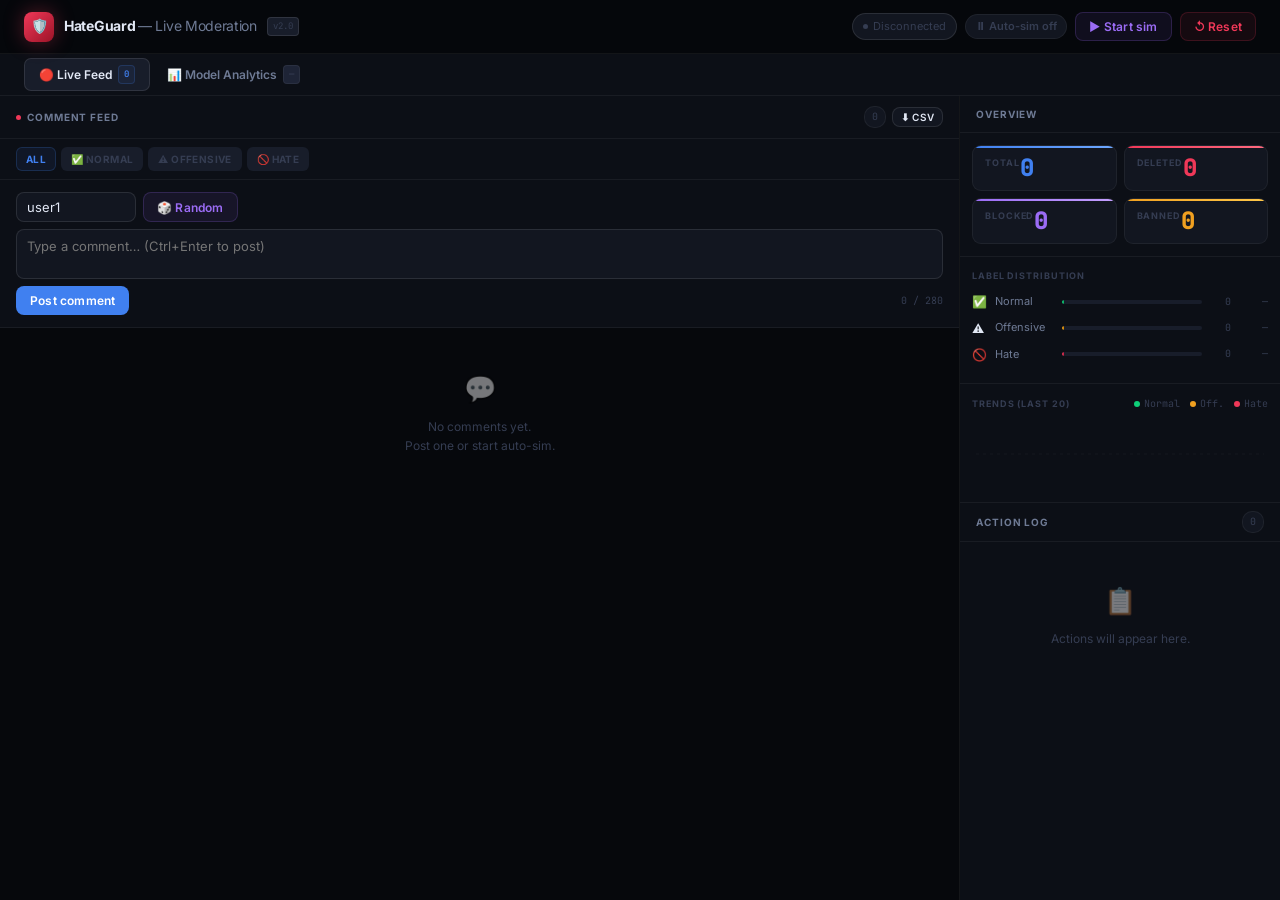
==== templates/index.html @ 9ca5a363 "Mise à jour du projet" ====
<!DOCTYPE html>
<html lang="fr">
<head>
<meta charset="UTF-8">
<meta name="viewport" content="width=device-width, initial-scale=1.0">
<title>HateGuard — Live Moderation</title>
<link rel="preconnect" href="https://fonts.googleapis.com">
<link href="https://fonts.googleapis.com/css2?family=Inter:ital,wght@0,300;0,400;0,500;0,600;0,700;0,800;1,400&family=JetBrains+Mono:wght@400;500;600&display=swap" rel="stylesheet">
<style>
*, *::before, *::after { box-sizing: border-box; margin: 0; padding: 0; }

:root {
  --bg:        #06080c;
  --surface:   #0c0f16;
  --surface2:  #121620;
  --surface3:  #181d2a;
  --surface4:  #1e2436;
  --border:    rgba(255,255,255,0.055);
  --border2:   rgba(255,255,255,0.10);
  --border3:   rgba(255,255,255,0.16);
  --text:      #e2e8f5;
  --text2:     #6e7a94;
  --text3:     #353d52;
  --green:  #0ecf78; --green-bg:  rgba(14,207,120,0.07);  --green-border:  rgba(14,207,120,0.18);
  --amber:  #f0a020; --amber-bg:  rgba(240,160,32,0.07);  --amber-border:  rgba(240,160,32,0.18);
  --red:    #f03858; --red-bg:    rgba(240,56,88,0.07);   --red-border:    rgba(240,56,88,0.18);
  --blue:   #4080f0; --blue-bg:   rgba(64,128,240,0.08);  --blue-border:   rgba(64,128,240,0.2);
  --purple: #9b6cf5; --purple-bg: rgba(155,108,245,0.08); --purple-border: rgba(155,108,245,0.2);
  --cyan:   #00c4d8;
  --radius: 10px;
  --font: 'Inter', sans-serif;
  --mono: 'JetBrains Mono', monospace;
}

body {
  background: var(--bg);
  color: var(--text);
  font-family: var(--font);
  font-size: 14px;
  line-height: 1.6;
  min-height: 100vh;
}

/* ── Scrollbars ── */
::-webkit-scrollbar { width: 3px; height: 3px; }
::-webkit-scrollbar-track { background: transparent; }
::-webkit-scrollbar-thumb { background: var(--border2); border-radius: 2px; }

/* ── Animations ── */
@keyframes pulse     { 0%,100%{opacity:1} 50%{opacity:.3} }
@keyframes slideIn   { from{opacity:0;transform:translateY(-8px)} to{opacity:1;transform:translateY(0)} }
@keyframes fadeIn    { from{opacity:0} to{opacity:1} }
@keyframes glow      { 0%,100%{box-shadow:0 0 12px rgba(240,56,88,0.25)} 50%{box-shadow:0 0 24px rgba(240,56,88,0.5)} }
@keyframes chartPulse{ 0%,100%{opacity:.8} 50%{opacity:1} }

/* ── Header ── */
.header {
  display: flex; align-items: center; justify-content: space-between;
  padding: 0 24px;
  height: 54px;
  border-bottom: 1px solid var(--border);
  background: rgba(6,8,12,0.97);
  backdrop-filter: blur(16px);
  position: sticky; top: 0; z-index: 200;
}

.logo { display: flex; align-items: center; gap: 10px; }
.logo-icon {
  width: 30px; height: 30px; border-radius: 8px;
  background: linear-gradient(135deg, var(--red) 0%, #9c1428 100%);
  display: flex; align-items: center; justify-content: center;
  font-size: 14px;
  box-shadow: 0 0 20px rgba(240,56,88,0.35);
  animation: glow 3s ease-in-out infinite;
}
.logo h1 { font-size: 14px; font-weight: 700; letter-spacing: -0.3px; }
.logo h1 span { color: var(--text2); font-weight: 400; }
.logo-version {
  font-size: 9px; font-family: var(--mono);
  color: var(--text3); background: var(--surface3);
  padding: 1px 5px; border-radius: 4px; border: 1px solid var(--border2);
}

.header-right { display: flex; gap: 8px; align-items: center; }

.conn-pill {
  display: flex; align-items: center; gap: 5px;
  padding: 4px 10px; border-radius: 20px;
  background: var(--surface2); border: 1px solid var(--border2);
  font-size: 11px; color: var(--text3);
  transition: all .3s;
}
.conn-pill.connected { color: var(--green); border-color: var(--green-border); background: var(--green-bg); }
.conn-dot { width: 5px; height: 5px; border-radius: 50%; background: currentColor; }
.conn-dot.pulse { animation: pulse 1.5s infinite; }

/* ── Nav tabs ── */
.nav-tabs {
  display: flex; align-items: center; gap: 2px;
  padding: 0 24px;
  height: 42px;
  border-bottom: 1px solid var(--border);
  background: var(--surface);
}
.nav-tab {
  padding: 6px 14px; border-radius: 7px;
  font-size: 12px; font-weight: 600;
  color: var(--text2); cursor: pointer;
  transition: all .15s; border: 1px solid transparent;
  display: flex; align-items: center; gap: 6px;
  user-select: none;
}
.nav-tab:hover { color: var(--text); background: var(--surface2); }
.nav-tab.active { color: var(--text); background: var(--surface3); border-color: var(--border2); }
.nav-tab .tab-badge {
  font-size: 9px; font-family: var(--mono);
  background: var(--surface4); padding: 1px 5px; border-radius: 4px;
  color: var(--text3); border: 1px solid var(--border);
}
.nav-tab.active .tab-badge { background: var(--blue-bg); color: var(--blue); border-color: var(--blue-border); }

/* ── Buttons ── */
.btn {
  padding: 6px 13px; border-radius: 8px;
  border: 1px solid var(--border2);
  background: var(--surface2); color: var(--text);
  font-size: 12px; font-family: var(--font); font-weight: 600;
  cursor: pointer; transition: all .15s; letter-spacing: .2px;
  display: flex; align-items: center; gap: 5px;
}
.btn:hover { background: var(--surface3); border-color: var(--border3); }
.btn:active { transform: scale(.97); }
.btn-primary { background: var(--blue); border-color: transparent; color: #fff; }
.btn-primary:hover { background: #2d6fdc; }
.btn-danger  { background: var(--red-bg); border-color: var(--red-border); color: var(--red); }
.btn-danger:hover  { background: rgba(240,56,88,0.13); }
.btn-sim { background: var(--purple-bg); border-color: var(--purple-border); color: var(--purple); }
.btn-sim:hover { background: rgba(155,108,245,0.14); }
.btn-success { background: var(--green-bg); border-color: var(--green-border); color: var(--green); }
.btn-success:hover { background: rgba(14,207,120,0.12); }

/* ── Page containers ── */
.page { display: none; height: calc(100vh - 96px); }
.page.active { display: flex; }

/* ── LIVE PAGE ── */
#page-live {
  display: grid; grid-template-columns: 1fr 320px;
}

/* ── Feed column ── */
.feed-col { display: flex; flex-direction: column; border-right: 1px solid var(--border); overflow: hidden; }

.col-header {
  padding: 10px 16px;
  border-bottom: 1px solid var(--border);
  display: flex; align-items: center; justify-content: space-between;
  flex-shrink: 0;
  background: var(--surface);
}
.col-title {
  font-size: 10px; font-weight: 700; color: var(--text2);
  text-transform: uppercase; letter-spacing: .9px;
  display: flex; align-items: center; gap: 6px;
}
.live-dot {
  width: 5px; height: 5px; border-radius: 50%;
  background: var(--red); animation: pulse 1.5s infinite;
}
.col-badge {
  font-size: 10px; color: var(--text3);
  background: var(--surface2); padding: 2px 7px;
  border-radius: 10px; border: 1px solid var(--border);
  font-family: var(--mono);
}

/* ── Filter bar ── */
.filter-bar {
  display: flex; gap: 5px; padding: 8px 16px;
  border-bottom: 1px solid var(--border);
  background: var(--surface); flex-shrink: 0;
  flex-wrap: wrap;
}
.filter-chip {
  padding: 3px 9px; border-radius: 6px;
  font-size: 10px; font-weight: 700; letter-spacing: .4px;
  cursor: pointer; transition: all .15s; border: 1px solid transparent;
  text-transform: uppercase;
}
.filter-chip.all { background: var(--surface3); color: var(--text2); border-color: var(--border2); }
.filter-chip.all.active,
.filter-chip.all:hover { background: var(--blue-bg); color: var(--blue); border-color: var(--blue-border); }
.filter-chip.normal { background: var(--surface3); color: var(--text3); }
.filter-chip.normal.active,
.filter-chip.normal:hover { background: var(--green-bg); color: var(--green); border-color: var(--green-border); }
.filter-chip.offensive { background: var(--surface3); color: var(--text3); }
.filter-chip.offensive.active,
.filter-chip.offensive:hover { background: var(--amber-bg); color: var(--amber); border-color: var(--amber-border); }
.filter-chip.hate { background: var(--surface3); color: var(--text3); }
.filter-chip.hate.active,
.filter-chip.hate:hover { background: var(--red-bg); color: var(--red); border-color: var(--red-border); }

/* ── Compose ── */
.compose {
  padding: 12px 16px;
  border-bottom: 1px solid var(--border);
  background: var(--surface);
  flex-shrink: 0;
}
.compose-row { display: flex; gap: 7px; margin-bottom: 7px; }
.compose-row input {
  flex: 1; padding: 6px 10px;
  border-radius: 8px; border: 1px solid var(--border2);
  background: var(--surface2); color: var(--text);
  font-family: var(--font); font-size: 13px; outline: none;
  transition: border-color .15s;
}
.compose-row input:focus { border-color: var(--blue); box-shadow: 0 0 0 2px rgba(64,128,240,0.1); }

.compose-textarea {
  width: 100%; padding: 8px 10px;
  border-radius: 8px; border: 1px solid var(--border2);
  background: var(--surface2); color: var(--text);
  font-family: var(--font); font-size: 13px;
  resize: none; outline: none; display: block;
  transition: border-color .15s;
}
.compose-textarea:focus { border-color: var(--blue); box-shadow: 0 0 0 2px rgba(64,128,240,0.1); }
.compose-actions { display: flex; gap: 7px; margin-top: 7px; align-items: center; }
.char-count { font-size: 10px; color: var(--text3); margin-left: auto; font-family: var(--mono); }
.char-count.warn { color: var(--amber); }

/* ── Feed ── */
.feed { flex: 1; overflow-y: auto; padding: 8px 12px; }

/* ── Comment card ── */
.comment {
  border-radius: var(--radius);
  border: 1px solid var(--border);
  background: var(--surface);
  margin-bottom: 7px;
  overflow: hidden;
  animation: slideIn .2s ease;
  transition: all .2s;
}
.comment:hover { border-color: var(--border2); background: var(--surface2); }
.comment[data-label="hate_speech"],
.comment[data-label="hate"] { border-left: 2px solid var(--red); }
.comment[data-label="offensive"] { border-left: 2px solid var(--amber); }

.comment-body { padding: 11px 13px; }
.comment-meta { display: flex; align-items: center; gap: 7px; margin-bottom: 6px; }
.avatar {
  width: 28px; height: 28px; border-radius: 7px;
  display: flex; align-items: center; justify-content: center;
  font-size: 10px; font-weight: 800; flex-shrink: 0;
  border: 1px solid var(--border2);
}
.username { font-weight: 600; font-size: 12px; }
.viol-badge {
  font-size: 9px; color: var(--amber);
  background: var(--amber-bg); border: 1px solid var(--amber-border);
  padding: 1px 5px; border-radius: 4px; font-family: var(--mono); font-weight: 700;
}
.ts { font-size: 10px; color: var(--text3); margin-left: auto; font-family: var(--mono); }

.comment-text { font-size: 13px; line-height: 1.55; color: var(--text); word-break: break-word; }

.comment-footer {
  display: flex; align-items: center; gap: 6px;
  padding: 6px 13px;
  border-top: 1px solid var(--border);
  background: rgba(0,0,0,0.15);
}

/* Confidence mini-bar */
.conf-bar-wrap { margin-left: auto; margin-right: 4px; display: flex; align-items: center; gap: 5px; }
.conf-bar-track { width: 52px; height: 3px; background: var(--surface3); border-radius: 2px; overflow: hidden; }
.conf-bar-fill { height: 100%; border-radius: 2px; transition: width .5s cubic-bezier(.4,0,.2,1); }
.conf-label { font-size: 10px; color: var(--text3); font-family: var(--mono); }

/* Label badges */
.badge {
  padding: 2px 7px; border-radius: 5px;
  font-size: 10px; font-weight: 700; letter-spacing: .5px;
  text-transform: uppercase;
}
.badge-neither,
.badge-normal    { background: var(--green-bg);  color: var(--green);  border: 1px solid var(--green-border); }
.badge-offensive { background: var(--amber-bg);  color: var(--amber);  border: 1px solid var(--amber-border); }
.badge-hate_speech,
.badge-hate      { background: var(--red-bg);    color: var(--red);    border: 1px solid var(--red-border); }

/* Action badges */
.action { padding: 2px 7px; border-radius: 5px; font-size: 10px; font-weight: 700; letter-spacing: .4px; text-transform: uppercase; }
.action-publish { background: var(--green-bg);  color: var(--green);   border: 1px solid var(--green-border); }
.action-warn    { background: var(--amber-bg);  color: var(--amber);   border: 1px solid var(--amber-border); }
.action-delete  { background: var(--red-bg);    color: var(--red);     border: 1px solid var(--red-border); }
.action-block   { background: var(--purple-bg); color: var(--purple);  border: 1px solid var(--purple-border); }
.action-ban     { background: var(--red-bg);    color: var(--red);     border: 1px solid var(--red-border); font-weight: 800; }

/* Moderated */
.comment.moderated { opacity: .35; }
.comment.moderated .comment-text { text-decoration: line-through; color: var(--text3); }
.comment.banned { border-color: var(--red-border) !important; background: rgba(240,56,88,0.025) !important; }

/* Hidden by filter */
.comment.filtered-hide { display: none; }

/* ── Right column ── */
.right-col { display: flex; flex-direction: column; overflow: hidden; background: var(--surface); }

/* ── Stats grid ── */
.stats-grid {
  display: grid; grid-template-columns: 1fr 1fr;
  gap: 7px; padding: 12px;
  border-bottom: 1px solid var(--border);
  flex-shrink: 0;
}
.stat-card {
  background: var(--surface2); border-radius: 9px;
  padding: 10px 12px;
  border: 1px solid var(--border);
  position: relative; overflow: hidden;
  cursor: default;
  transition: all .2s;
}
.stat-card:hover { border-color: var(--border2); transform: translateY(-1px); }
.stat-card::before {
  content: ''; position: absolute; top: 0; left: 0; right: 0; height: 2px;
  border-radius: 9px 9px 0 0;
}
.stat-card.c-total::before  { background: linear-gradient(90deg, var(--blue), #6ea8ff); }
.stat-card.c-delete::before { background: linear-gradient(90deg, var(--red), #ff6b80); }
.stat-card.c-block::before  { background: linear-gradient(90deg, var(--purple), #c4a0ff); }
.stat-card.c-ban::before    { background: linear-gradient(90deg, var(--amber), #ffc84a); }

.stat-label { font-size: 9px; color: var(--text3); text-transform: uppercase; letter-spacing: .9px; margin-bottom: 4px; font-weight: 700; }
.stat-val { font-size: 24px; font-weight: 800; font-family: var(--mono); line-height: 1; }
.stat-val.blue   { color: var(--blue); }
.stat-val.red    { color: var(--red); }
.stat-val.purple { color: var(--purple); }
.stat-val.amber  { color: var(--amber); }

/* ── Distribution ── */
.dist-section { padding: 12px; border-bottom: 1px solid var(--border); flex-shrink: 0; }
.dist-title { font-size: 9px; font-weight: 700; color: var(--text3); text-transform: uppercase; letter-spacing: .9px; margin-bottom: 9px; }
.bar-row { display: flex; align-items: center; gap: 7px; margin-bottom: 7px; }
.bar-icon { font-size: 12px; width: 16px; flex-shrink: 0; }
.bar-label { font-size: 11px; color: var(--text2); width: 60px; flex-shrink: 0; }
.bar-track { flex: 1; height: 4px; background: var(--surface3); border-radius: 3px; overflow: hidden; }
.bar-fill { height: 100%; border-radius: 3px; transition: width .5s cubic-bezier(.4,0,.2,1); min-width: 2px; }
.bar-fill.green { background: linear-gradient(90deg, var(--green), #0aa660); }
.bar-fill.amber { background: linear-gradient(90deg, var(--amber), #c88200); }
.bar-fill.red   { background: linear-gradient(90deg, var(--red), #b82040); }
.bar-count { font-size: 10px; color: var(--text3); font-family: var(--mono); width: 22px; text-align: right; }
.bar-pct   { font-size: 10px; color: var(--text3); font-family: var(--mono); width: 30px; text-align: right; }

/* ── Realtime Chart ── */
.chart-section { padding: 12px; border-bottom: 1px solid var(--border); flex-shrink: 0; }
.chart-header {
  display: flex; align-items: center; justify-content: space-between; margin-bottom: 8px;
}
.chart-legend { display: flex; gap: 10px; }
.legend-item { display: flex; align-items: center; gap: 4px; font-size: 10px; color: var(--text3); font-family: var(--mono); }
.legend-dot { width: 6px; height: 6px; border-radius: 50%; }
#realtimeChart { width: 100%; height: 70px; display: block; }

/* ── Action log ── */
.log-header { 
  padding: 8px 16px; border-bottom: 1px solid var(--border); 
  display: flex; align-items: center; justify-content: space-between; 
  flex-shrink: 0;
}
.log-col { flex: 1; overflow-y: auto; padding: 6px 8px; }

.log-entry {
  display: flex; gap: 8px; padding: 7px 9px;
  border-radius: 8px; border: 1px solid var(--border);
  background: var(--surface2); margin-bottom: 4px;
  animation: slideIn .2s ease;
  transition: all .15s;
}
.log-entry:hover { border-color: var(--border2); background: var(--surface3); }

.log-icon {
  width: 24px; height: 24px; border-radius: 6px;
  display: flex; align-items: center; justify-content: center;
  font-size: 12px; flex-shrink: 0;
}
.log-icon.publish { background: var(--green-bg); }
.log-icon.warn    { background: var(--amber-bg); }
.log-icon.delete  { background: var(--red-bg); }
.log-icon.block   { background: var(--purple-bg); }
.log-icon.ban     { background: var(--red-bg); }

.log-info { flex: 1; min-width: 0; }
.log-user   { font-size: 11px; font-weight: 600; }
.log-reason { font-size: 10px; color: var(--text2); white-space: nowrap; overflow: hidden; text-overflow: ellipsis; }
.log-ts { font-size: 9px; color: var(--text3); flex-shrink: 0; font-family: var(--mono); align-self: flex-start; padding-top: 2px; }

/* ── Sim pill ── */
.sim-pill {
  display: flex; align-items: center; gap: 5px;
  font-size: 11px; font-weight: 600; color: var(--text3);
  padding: 3px 9px; border-radius: 20px;
  background: var(--surface2); border: 1px solid var(--border);
}
.sim-pill.active { color: var(--purple); border-color: var(--purple-border); background: var(--purple-bg); }

/* ── Empty state ── */
.empty { text-align: center; padding: 32px 20px; color: var(--text3); }
.empty-icon { font-size: 26px; margin-bottom: 7px; opacity: .45; }
.empty p { font-size: 12px; line-height: 1.6; }

/* ══════════════════════════════════════════════
   ANALYTICS PAGE
══════════════════════════════════════════════ */
#page-analytics {
  flex-direction: column; overflow-y: auto; padding: 24px;
  gap: 20px;
}

.analytics-header {
  display: flex; align-items: flex-start; justify-content: space-between;
}
.analytics-title { font-size: 20px; font-weight: 800; letter-spacing: -0.5px; }
.analytics-subtitle { font-size: 13px; color: var(--text2); margin-top: 3px; }

.analytics-grid {
  display: grid; grid-template-columns: repeat(3, 1fr);
  gap: 14px;
}
.analytics-grid-2 {
  display: grid; grid-template-columns: 1fr 1fr;
  gap: 14px;
}

.a-card {
  background: var(--surface); border: 1px solid var(--border);
  border-radius: 12px; padding: 18px; position: relative; overflow: hidden;
}
.a-card-title {
  font-size: 10px; font-weight: 700; color: var(--text3);
  text-transform: uppercase; letter-spacing: .9px; margin-bottom: 14px;
}

/* Accuracy ring */
.accuracy-ring-wrap { display: flex; align-items: center; gap: 20px; }
.ring-svg { width: 100px; height: 100px; flex-shrink: 0; }
.ring-stats { display: flex; flex-direction: column; gap: 7px; }
.ring-stat-row { display: flex; align-items: center; gap: 7px; font-size: 12px; }
.ring-dot { width: 8px; height: 8px; border-radius: 50%; flex-shrink: 0; }
.ring-stat-label { color: var(--text2); min-width: 80px; }
.ring-stat-val { font-family: var(--mono); font-weight: 600; font-size: 12px; }

/* Big metric */
.big-metric { font-size: 40px; font-weight: 800; font-family: var(--mono); line-height: 1; }
.big-metric-label { font-size: 12px; color: var(--text2); margin-top: 5px; }
.metric-trend { display: flex; align-items: center; gap: 4px; font-size: 11px; margin-top: 8px; }
.trend-up   { color: var(--green); }
.trend-down { color: var(--red); }

/* Confusion matrix */
.matrix-wrap { display: flex; flex-direction: column; gap: 2px; }
.matrix-header-row { display: flex; gap: 2px; padding-left: 80px; }
.matrix-header-cell { flex: 1; text-align: center; font-size: 9px; color: var(--text3); font-weight: 700; text-transform: uppercase; padding: 3px; }
.matrix-row { display: flex; gap: 2px; align-items: center; }
.matrix-row-label { width: 80px; font-size: 9px; color: var(--text3); font-weight: 700; text-transform: uppercase; text-align: right; padding-right: 8px; flex-shrink: 0; }
.matrix-cell {
  flex: 1; aspect-ratio: 1; border-radius: 6px;
  display: flex; align-items: center; justify-content: center;
  font-family: var(--mono); font-size: 15px; font-weight: 700;
  transition: all .3s;
}
.matrix-cell.correct { background: rgba(14,207,120,0.15); color: var(--green); border: 1px solid var(--green-border); }
.matrix-cell.wrong   { background: rgba(240,56,88,0.08);  color: var(--text3); border: 1px solid var(--border); font-size: 12px; }
.matrix-cell.medium  { background: rgba(240,160,32,0.10); color: var(--amber); border: 1px solid var(--amber-border); font-size: 12px; }

/* Examples table */
.examples-table { width: 100%; border-collapse: collapse; }
.examples-table th {
  text-align: left; font-size: 9px; font-weight: 700;
  color: var(--text3); text-transform: uppercase; letter-spacing: .8px;
  padding: 7px 10px; border-bottom: 1px solid var(--border);
}
.examples-table td {
  padding: 7px 10px; border-bottom: 1px solid var(--border);
  font-size: 12px; vertical-align: top;
}
.examples-table tr:last-child td { border-bottom: none; }
.examples-table tr:hover td { background: var(--surface2); }
.ex-text { color: var(--text); max-width: 280px; }
.ex-conf { font-family: var(--mono); font-size: 11px; color: var(--text2); }

/* Latency chart */
#latencyChart { width: 100%; height: 90px; display: block; }

/* Speed gauge */
.speed-gauge-wrap { display: flex; align-items: center; gap: 18px; }
.speed-arc { flex-shrink: 0; }
.speed-stats { display: flex; flex-direction: column; gap: 8px; }
.speed-stat { display: flex; flex-direction: column; }
.speed-stat-label { font-size: 9px; color: var(--text3); text-transform: uppercase; letter-spacing: .8px; font-weight: 700; }
.speed-stat-val { font-size: 18px; font-weight: 800; font-family: var(--mono); color: var(--green); line-height: 1.1; }

/* Section divider */
.section-label {
  font-size: 10px; font-weight: 700; color: var(--text3);
  text-transform: uppercase; letter-spacing: .9px;
  display: flex; align-items: center; gap: 10px;
}
.section-label::after {
  content: ''; flex: 1; height: 1px; background: var(--border);
}

/* Tooltip */
.tooltip-wrap { position: relative; display: inline-flex; }
.tooltip-wrap .tooltip {
  position: absolute; bottom: calc(100% + 6px); left: 50%; transform: translateX(-50%);
  background: var(--surface4); border: 1px solid var(--border2);
  padding: 5px 9px; border-radius: 7px; font-size: 11px; color: var(--text);
  white-space: nowrap; pointer-events: none; opacity: 0; transition: opacity .15s;
  z-index: 300;
}
.tooltip-wrap:hover .tooltip { opacity: 1; }

/* Export area */
.export-row { display: flex; gap: 8px; align-items: center; flex-wrap: wrap; }

/* Responsive */
@media (max-width: 900px) {
  #page-live { grid-template-columns: 1fr; }
  .right-col { display: none; }
  .analytics-grid { grid-template-columns: 1fr 1fr; }
}
</style>
</head>
<body>

<!-- ── Header ── -->
<header class="header">
  <div class="logo">
    <div class="logo-icon">🛡️</div>
    <h1>HateGuard <span>— Live Moderation</span></h1>
    <span class="logo-version">v2.0</span>
  </div>
  <div class="header-right">
    <div class="conn-pill" id="connPill">
      <span class="conn-dot" id="connDot"></span>
      <span id="connLabel">Connecting…</span>
    </div>
    <div class="sim-pill" id="simPill">⏸ Auto-sim off</div>
    <button class="btn btn-sim" id="btnSim" onclick="toggleSim()">▶ Start sim</button>
    <button class="btn btn-danger" onclick="resetAll()">↺ Reset</button>
  </div>
</header>

<!-- ── Nav tabs ── -->
<nav class="nav-tabs">
  <div class="nav-tab active" onclick="switchPage('live', this)">
    🔴 Live Feed <span class="tab-badge" id="tab-live-count">0</span>
  </div>
  <div class="nav-tab" onclick="switchPage('analytics', this)">
    📊 Model Analytics <span class="tab-badge" id="tab-ana-count">—</span>
  </div>
</nav>

<!-- ══════════════════════════════════
     PAGE: LIVE
══════════════════════════════════ -->
<div class="page active" id="page-live">

  <!-- Feed column -->
  <div class="feed-col">
    <div class="col-header">
      <span class="col-title"><span class="live-dot"></span>Comment feed</span>
      <div style="display:flex;gap:6px;align-items:center">
        <span class="col-badge" id="feedCount">0</span>
        <button class="btn" style="padding:3px 8px;font-size:10px" onclick="exportCSV()" title="Export log to CSV">⬇ CSV</button>
      </div>
    </div>

    <!-- Filter bar -->
    <div class="filter-bar">
      <div class="filter-chip all active" onclick="setFilter('all', this)">All</div>
      <div class="filter-chip normal" onclick="setFilter('normal', this)">✅ Normal</div>
      <div class="filter-chip offensive" onclick="setFilter('offensive', this)">⚠️ Offensive</div>
      <div class="filter-chip hate" onclick="setFilter('hate', this)">🚫 Hate</div>
    </div>

    <div class="compose">
      <div class="compose-row">
        <input type="text" id="username" placeholder="Username" style="max-width:120px" value="user1">
        <button class="btn btn-sim" onclick="simulateOne()">🎲 Random</button>
      </div>
      <textarea class="compose-textarea" id="commentText" rows="2"
        placeholder="Type a comment… (Ctrl+Enter to post)" maxlength="280" oninput="updateChar()"></textarea>
      <div class="compose-actions">
        <button class="btn btn-primary" onclick="postComment()">Post comment</button>
        <span class="char-count" id="charCount">0 / 280</span>
      </div>
    </div>

    <div class="feed" id="feed">
      <div class="empty" id="emptyFeed">
        <div class="empty-icon">💬</div>
        <p>No comments yet.<br>Post one or start auto-sim.</p>
      </div>
    </div>
  </div>

  <!-- Right column -->
  <div class="right-col">
    <div class="col-header">
      <span class="col-title">Overview</span>
    </div>

    <div class="stats-grid">
      <div class="stat-card c-total tooltip-wrap">
        <div class="stat-label">Total</div>
        <div class="stat-val blue" id="sTotal">0</div>
        <div class="tooltip">Comments analysed</div>
      </div>
      <div class="stat-card c-delete tooltip-wrap">
        <div class="stat-label">Deleted</div>
        <div class="stat-val red" id="sDeleted">0</div>
        <div class="tooltip">Content removed</div>
      </div>
      <div class="stat-card c-block tooltip-wrap">
        <div class="stat-label">Blocked</div>
        <div class="stat-val purple" id="sBlocked">0</div>
        <div class="tooltip">Users blocked</div>
      </div>
      <div class="stat-card c-ban tooltip-wrap">
        <div class="stat-label">Banned</div>
        <div class="stat-val amber" id="sBanned">0</div>
        <div class="tooltip">Users banned</div>
      </div>
    </div>

    <!-- Distribution -->
    <div class="dist-section">
      <div class="dist-title">Label distribution</div>
      <div class="bar-row">
        <span class="bar-icon">✅</span>
        <span class="bar-label">Normal</span>
        <div class="bar-track"><div class="bar-fill green" id="barNormal" style="width:0%"></div></div>
        <span class="bar-count" id="cntNormal">0</span>
        <span class="bar-pct" id="pctNormal">—</span>
      </div>
      <div class="bar-row">
        <span class="bar-icon">⚠️</span>
        <span class="bar-label">Offensive</span>
        <div class="bar-track"><div class="bar-fill amber" id="barOffensive" style="width:0%"></div></div>
        <span class="bar-count" id="cntOffensive">0</span>
        <span class="bar-pct" id="pctOffensive">—</span>
      </div>
      <div class="bar-row">
        <span class="bar-icon">🚫</span>
        <span class="bar-label">Hate</span>
        <div class="bar-track"><div class="bar-fill red" id="barHate" style="width:0%"></div></div>
        <span class="bar-count" id="cntHate">0</span>
        <span class="bar-pct" id="pctHate">—</span>
      </div>
    </div>

    <!-- Real-time chart -->
    <div class="chart-section">
      <div class="chart-header">
        <div class="dist-title" style="margin:0">Trends (last 20)</div>
        <div class="chart-legend">
          <div class="legend-item"><div class="legend-dot" style="background:var(--green)"></div>Normal</div>
          <div class="legend-item"><div class="legend-dot" style="background:var(--amber)"></div>Off.</div>
          <div class="legend-item"><div class="legend-dot" style="background:var(--red)"></div>Hate</div>
        </div>
      </div>
      <canvas id="realtimeChart"></canvas>
    </div>

    <!-- Action log -->
    <div class="log-header">
      <span class="col-title">Action log</span>
      <span class="col-badge" id="logCount">0</span>
    </div>
    <div class="log-col" id="logCol">
      <div class="empty" id="emptyLog">
        <div class="empty-icon">📋</div>
        <p>Actions will appear here.</p>
      </div>
    </div>
  </div>

</div><!-- end page-live -->


<!-- ══════════════════════════════════
     PAGE: ANALYTICS
══════════════════════════════════ -->
<div class="page" id="page-analytics">

  <div class="analytics-header">
    <div>
      <div class="analytics-title">Model Analytics</div>
      <div class="analytics-subtitle">Performance metrics and example predictions</div>
    </div>
    <div class="export-row">
      <button class="btn btn-success" onclick="exportCSV()">⬇ Export CSV</button>
      <button class="btn" onclick="refreshAnalytics()">↻ Refresh</button>
    </div>
  </div>

  <!-- Top metrics row -->
  <div class="section-label">Performance Metrics</div>
  <div class="analytics-grid">

    <div class="a-card">
      <div class="a-card-title">Overall Accuracy</div>
      <div class="accuracy-ring-wrap">
        <svg class="ring-svg" viewBox="0 0 100 100" id="accuracySvg">
          <circle cx="50" cy="50" r="38" fill="none" stroke="var(--surface3)" stroke-width="8"/>
          <circle cx="50" cy="50" r="38" fill="none" stroke="var(--green)" stroke-width="8"
            stroke-dasharray="238.76" stroke-dashoffset="238.76"
            stroke-linecap="round" transform="rotate(-90 50 50)"
            id="accuracyArc" style="transition:stroke-dashoffset 1.2s cubic-bezier(.4,0,.2,1)"/>
          <text x="50" y="47" text-anchor="middle" font-family="JetBrains Mono" font-size="16" font-weight="700" fill="var(--text)" id="accuracyText">—</text>
          <text x="50" y="60" text-anchor="middle" font-family="Inter" font-size="8" fill="var(--text3)">accuracy</text>
        </svg>
        <div class="ring-stats">
          <div class="ring-stat-row">
            <div class="ring-dot" style="background:var(--green)"></div>
            <span class="ring-stat-label">Precision</span>
            <span class="ring-stat-val" id="metPrecision">—</span>
          </div>
          <div class="ring-stat-row">
            <div class="ring-dot" style="background:var(--blue)"></div>
            <span class="ring-stat-label">Recall</span>
            <span class="ring-stat-val" id="metRecall">—</span>
          </div>
          <div class="ring-stat-row">
            <div class="ring-dot" style="background:var(--purple)"></div>
            <span class="ring-stat-label">F1 Score</span>
            <span class="ring-stat-val" id="metF1">—</span>
          </div>
        </div>
      </div>
    </div>

    <div class="a-card">
      <div class="a-card-title">Comments Analysed</div>
      <div class="big-metric blue" id="anaTotalComments">0</div>
      <div class="big-metric-label">total since last reset</div>
      <div class="metric-trend">
        <span class="trend-up">↑</span>
        <span id="anaHateRate" style="font-family:var(--mono);font-size:12px;color:var(--text2)">—% hate rate</span>
      </div>
    </div>

    <div class="a-card">
      <div class="a-card-title">Avg. Confidence</div>
      <div class="big-metric" id="anaAvgConf" style="color:var(--cyan)">—%</div>
      <div class="big-metric-label">mean prediction confidence</div>
      <div class="metric-trend" id="anaConfTrend" style="color:var(--text3);font-size:11px">
        Across all labels
      </div>
    </div>

  </div>

  <!-- Confusion matrix + latency -->
  <div class="analytics-grid-2">

    <div class="a-card">
      <div class="a-card-title">Confusion Matrix (simulated)</div>
      <div class="matrix-wrap" id="confMatrix">
        <div class="matrix-header-row">
          <div class="matrix-header-cell">Normal</div>
          <div class="matrix-header-cell">Offensive</div>
          <div class="matrix-header-cell">Hate</div>
        </div>
        <div class="matrix-row">
          <div class="matrix-row-label">Normal</div>
          <div class="matrix-cell correct" id="m00">—</div>
          <div class="matrix-cell wrong"   id="m01">—</div>
          <div class="matrix-cell wrong"   id="m02">—</div>
        </div>
        <div class="matrix-row">
          <div class="matrix-row-label">Offensive</div>
          <div class="matrix-cell wrong"   id="m10">—</div>
          <div class="matrix-cell correct" id="m11">—</div>
          <div class="matrix-cell medium"  id="m12">—</div>
        </div>
        <div class="matrix-row">
          <div class="matrix-row-label">Hate</div>
          <div class="matrix-cell wrong"   id="m20">—</div>
          <div class="matrix-cell medium"  id="m21">—</div>
          <div class="matrix-cell correct" id="m22">—</div>
        </div>
        <div style="margin-top:8px;font-size:10px;color:var(--text3)">Rows = actual · Cols = predicted</div>
      </div>
    </div>

    <div class="a-card">
      <div class="a-card-title">Inference Latency</div>
      <div class="speed-gauge-wrap">
        <svg class="speed-arc" viewBox="0 0 120 70" width="120" height="70" id="latencyGaugeSvg">
          <path d="M 10 65 A 55 55 0 0 1 110 65" fill="none" stroke="var(--surface3)" stroke-width="10" stroke-linecap="round"/>
          <path d="M 10 65 A 55 55 0 0 1 110 65" fill="none" stroke="var(--green)" stroke-width="10" stroke-linecap="round"
            stroke-dasharray="172.8" stroke-dashoffset="86.4"
            id="latencyArc" style="transition:stroke-dashoffset 1s ease"/>
          <text x="60" y="58" text-anchor="middle" font-family="JetBrains Mono" font-size="13" font-weight="700" fill="var(--text)" id="latencyText">—ms</text>
        </svg>
        <div class="speed-stats">
          <div class="speed-stat">
            <span class="speed-stat-label">P50 Latency</span>
            <span class="speed-stat-val" id="latP50">—ms</span>
          </div>
          <div class="speed-stat">
            <span class="speed-stat-label">P95 Latency</span>
            <span class="speed-stat-val" style="color:var(--amber)" id="latP95">—ms</span>
          </div>
          <div class="speed-stat">
            <span class="speed-stat-label">Throughput</span>
            <span class="speed-stat-val" style="color:var(--blue)" id="latThroughput">— /s</span>
          </div>
        </div>
      </div>
      <div style="margin-top:12px">
        <div class="dist-title">Latency history (ms)</div>
        <canvas id="latencyChart"></canvas>
      </div>
    </div>

  </div>

  <!-- Examples -->
  <div class="section-label">Prediction Examples</div>
  <div class="a-card">
    <div class="a-card-title">Recent Predictions</div>
    <table class="examples-table" id="examplesTable">
      <thead>
        <tr>
          <th>Text</th>
          <th>Label</th>
          <th>Action</th>
          <th>Confidence</th>
          <th>Time</th>
        </tr>
      </thead>
      <tbody id="examplesTbody">
        <tr><td colspan="5" style="color:var(--text3);font-size:12px;padding:16px;text-align:center">No data yet. Post comments or run the simulator.</td></tr>
      </tbody>
    </table>
  </div>

</div><!-- end page-analytics -->

<script>
/* ══════════════════════════════════════════
   CONSTANTS & STATE
══════════════════════════════════════════ */
const ICONS = { publish:"✅", warn:"⚠️", delete:"🗑️", block:"🔒", ban:"🔨" };
const LABEL_DISPLAY = { hate_speech:"HATE", hate:"HATE", offensive:"OFFENSIVE", neither:"NORMAL", normal:"NORMAL" };
const LABEL_CLASS   = { hate_speech:"hate_speech", hate:"hate_speech", offensive:"offensive", neither:"neither", normal:"neither" };
const AVATAR_COLORS = [
  ['#3d8ef0','#1a2a4a'],['#f04060','#4a0f18'],['#9b6cf5','#2a1a4a'],
  ['#0ecf78','#0a2a1a'],['#f0a020','#4a2a00'],['#00c4d8','#002a30']
];

let simInterval = null;
let logCount = 0;
let feedCount = 0;
let activeFilter = 'all';
let allComments = []; // for analytics & CSV

// Realtime chart data (last 20 ticks)
const CHART_WINDOW = 20;
let chartData = { normal:[], offensive:[], hate:[] };
for(let k in chartData) chartData[k] = new Array(CHART_WINDOW).fill(0);

/* ══════════════════════════════════════════
   PAGE NAVIGATION
══════════════════════════════════════════ */
function switchPage(page, tab) {
  document.querySelectorAll('.page').forEach(p => p.classList.remove('active'));
  document.querySelectorAll('.nav-tab').forEach(t => t.classList.remove('active'));
  document.getElementById('page-' + page).classList.add('active');
  tab.classList.add('active');
  if (page === 'analytics') refreshAnalytics();
}

/* ══════════════════════════════════════════
   SSE
══════════════════════════════════════════ */
const evtSource = new EventSource("/stream");

evtSource.onopen = () => {
  const pill = document.getElementById("connPill");
  const dot  = document.getElementById("connDot");
  pill.classList.add("connected");
  dot.classList.add("pulse");
  document.getElementById("connLabel").textContent = "Live";
};
evtSource.onerror = () => {
  document.getElementById("connPill").classList.remove("connected");
  document.getElementById("connLabel").textContent = "Disconnected";
};
evtSource.onmessage = (e) => {
  const msg = JSON.parse(e.data);
  if (msg.type === "comment") {
    addComment(msg.data);
    updateStats(msg.stats);
    pushChartPoint(msg.data.label);
  } else if (msg.type === "reset") {
    document.getElementById("feed").innerHTML =
      '<div class="empty" id="emptyFeed"><div class="empty-icon">💬</div><p>No comments yet.<br>Post one or start auto-sim.</p></div>';
    document.getElementById("logCol").innerHTML =
      '<div class="empty" id="emptyLog"><div class="empty-icon">📋</div><p>Actions will appear here.</p></div>';
    feedCount = 0; logCount = 0; allComments = [];
    for(let k in chartData) chartData[k] = new Array(CHART_WINDOW).fill(0);
    drawRealtimeChart();
    updateStats({total:0,hate:0,offensive:0,normal:0,deleted:0,blocked_users:0,banned_users:0});
    document.getElementById("feedCount").textContent = "0";
    document.getElementById("logCount").textContent  = "0";
    document.getElementById("tab-live-count").textContent = "0";
  }
};

/* ══════════════════════════════════════════
   ADD COMMENT
══════════════════════════════════════════ */
function addComment(c) {
  allComments.push(c);
  const feed  = document.getElementById("feed");
  const empty = document.getElementById("emptyFeed");
  if (empty) empty.remove();

  const moderated = ["delete","ban","block"].includes(c.action);
  const isBan     = c.action === "ban";
  const labelCls  = LABEL_CLASS[c.label]  || c.label;
  const labelTxt  = LABEL_DISPLAY[c.label] || c.label.toUpperCase();
  const confPct   = (c.confidence * 100).toFixed(0);
  const confFill  = confPct;
  const isHate    = ["hate_speech","hate"].includes(c.label);

  // Avatar color
  let hash = 0;
  for (let i=0; i<c.user.length; i++) hash = c.user.charCodeAt(i) + ((hash<<5)-hash);
  const [fg, bg] = AVATAR_COLORS[Math.abs(hash) % AVATAR_COLORS.length];

  // Confidence bar color
  let confColor = "var(--green)";
  if (confPct < 60) confColor = "var(--amber)";
  if (confPct < 40) confColor = "var(--red)";

  const el = document.createElement("div");
  const rawLabel = c.label === 'hate_speech' ? 'hate' : (c.label === 'neither' ? 'normal' : c.label);
  el.className = `comment${moderated?" moderated":""}${isBan?" banned":""}`;
  el.dataset.label = rawLabel;
  el.innerHTML = `
    <div class="comment-body">
      <div class="comment-meta">
        <div class="avatar" style="background:${bg};color:${fg}">${escHtml(c.user.slice(0,2).toUpperCase())}</div>
        <span class="username">${escHtml(c.user)}</span>
        ${c.violations > 0 ? `<span class="viol-badge">⚡${c.violations}</span>` : ""}
        <span class="ts">${c.timestamp}</span>
      </div>
      <div class="comment-text">${escHtml(c.text)}</div>
    </div>
    <div class="comment-footer">
      <span class="badge badge-${labelCls}">${labelTxt}</span>
      <span class="action action-${c.action}">${ICONS[c.action]} ${c.action.toUpperCase()}</span>
      <div class="conf-bar-wrap">
        <div class="conf-bar-track">
          <div class="conf-bar-fill" style="width:${confFill}%;background:${confColor}"></div>
        </div>
        <span class="conf-label">${confPct}%</span>
      </div>
    </div>`;

  // Apply filter
  if (activeFilter !== 'all' && rawLabel !== activeFilter) {
    el.classList.add('filtered-hide');
  }

  feed.insertBefore(el, feed.firstChild);
  feedCount++;
  document.getElementById("feedCount").textContent = feedCount;
  document.getElementById("tab-live-count").textContent = feedCount;
  addLog(c);
  refreshAnalyticsIfOpen();
}

/* ══════════════════════════════════════════
   ACTION LOG
══════════════════════════════════════════ */
function addLog(c) {
  const logCol  = document.getElementById("logCol");
  const emptyLog = document.getElementById("emptyLog");
  if (emptyLog) emptyLog.remove();
  const el = document.createElement("div");
  el.className = "log-entry";
  el.innerHTML = `
    <div class="log-icon ${c.action}">${ICONS[c.action]}</div>
    <div class="log-info">
      <div class="log-user">${escHtml(c.user)}</div>
      <div class="log-reason">${escHtml(c.reason)}</div>
    </div>
    <div class="log-ts">${c.timestamp}</div>`;
  logCol.insertBefore(el, logCol.firstChild);
  logCount++;
  document.getElementById("logCount").textContent = logCount;
}

/* ══════════════════════════════════════════
   STATS
══════════════════════════════════════════ */
function updateStats(s) {
  document.getElementById("sTotal").textContent   = s.total;
  document.getElementById("sDeleted").textContent = s.deleted;
  document.getElementById("sBlocked").textContent = s.blocked_users;
  document.getElementById("sBanned").textContent  = s.banned_users;
  document.getElementById("cntNormal").textContent    = s.normal;
  document.getElementById("cntOffensive").textContent = s.offensive;
  document.getElementById("cntHate").textContent      = s.hate;
  const total = s.total || 1;
  document.getElementById("barNormal").style.width    = (s.normal/total*100).toFixed(1)+"%";
  document.getElementById("barOffensive").style.width = (s.offensive/total*100).toFixed(1)+"%";
  document.getElementById("barHate").style.width      = (s.hate/total*100).toFixed(1)+"%";
  document.getElementById("pctNormal").textContent    = s.total ? (s.normal/total*100).toFixed(0)+"%" : "—";
  document.getElementById("pctOffensive").textContent = s.total ? (s.offensive/total*100).toFixed(0)+"%" : "—";
  document.getElementById("pctHate").textContent      = s.total ? (s.hate/total*100).toFixed(0)+"%" : "—";
}

/* ══════════════════════════════════════════
   FILTER
══════════════════════════════════════════ */
function setFilter(f, chip) {
  activeFilter = f;
  document.querySelectorAll('.filter-chip').forEach(c => c.classList.remove('active'));
  chip.classList.add('active');
  document.querySelectorAll('#feed .comment').forEach(el => {
    if (f === 'all') {
      el.classList.remove('filtered-hide');
    } else {
      el.classList.toggle('filtered-hide', el.dataset.label !== f);
    }
  });
}

/* ══════════════════════════════════════════
   REALTIME CHART
══════════════════════════════════════════ */
const canvas = document.getElementById('realtimeChart');
const ctx    = canvas.getContext('2d');

function resizeCanvas() {
  const dpr = window.devicePixelRatio || 1;
  const rect = canvas.getBoundingClientRect();
  canvas.width  = rect.width  * dpr;
  canvas.height = rect.height * dpr;
  ctx.scale(dpr, dpr);
}

function pushChartPoint(label) {
  const isNormal   = ['neither','normal'].includes(label);
  const isOffens   = label === 'offensive';
  const isHate     = ['hate_speech','hate'].includes(label);

  chartData.normal.push(   isNormal ? 1 : 0);
  chartData.offensive.push(isOffens ? 1 : 0);
  chartData.hate.push(     isHate   ? 1 : 0);

  for (const k in chartData) {
    while (chartData[k].length > CHART_WINDOW) chartData[k].shift();
  }
  drawRealtimeChart();
}

function drawRealtimeChart() {
  const W = canvas.getBoundingClientRect().width  || 280;
  const H = canvas.getBoundingClientRect().height || 70;
  ctx.clearRect(0, 0, W, H);

  const colors = {
    normal:    { line: '#0ecf78', fill: 'rgba(14,207,120,0.08)' },
    offensive: { line: '#f0a020', fill: 'rgba(240,160,32,0.07)' },
    hate:      { line: '#f03858', fill: 'rgba(240,56,88,0.08)'  }
  };

  // Smooth rolling average
  const smooth = (arr, w=3) => arr.map((_, i) => {
    const s = arr.slice(Math.max(0,i-w+1), i+1);
    return s.reduce((a,b)=>a+b,0)/s.length;
  });

  const pad = { top:4, right:4, bottom:6, left:4 };
  const iW  = W - pad.left - pad.right;
  const iH  = H - pad.top  - pad.bottom;
  const maxVal = 1;

  for (const [key, col] of Object.entries(colors)) {
    const raw    = chartData[key];
    if (!raw.some(v=>v>0)) continue;
    const smoothed = smooth(raw, 4);
    const pts = smoothed.map((v,i) => ({
      x: pad.left + (i/(CHART_WINDOW-1)) * iW,
      y: pad.top  + (1 - v/maxVal) * iH
    }));

    // Area fill
    ctx.beginPath();
    ctx.moveTo(pts[0].x, H - pad.bottom);
    pts.forEach(p => ctx.lineTo(p.x, p.y));
    ctx.lineTo(pts[pts.length-1].x, H - pad.bottom);
    ctx.closePath();
    ctx.fillStyle = col.fill;
    ctx.fill();

    // Line
    ctx.beginPath();
    ctx.moveTo(pts[0].x, pts[0].y);
    for (let i=1; i<pts.length; i++) {
      const cx = (pts[i-1].x + pts[i].x) / 2;
      ctx.bezierCurveTo(cx, pts[i-1].y, cx, pts[i].y, pts[i].x, pts[i].y);
    }
    ctx.strokeStyle = col.line;
    ctx.lineWidth   = 1.5;
    ctx.stroke();
  }

  // Grid line
  ctx.beginPath();
  ctx.strokeStyle = 'rgba(255,255,255,0.04)';
  ctx.lineWidth = 1;
  ctx.setLineDash([3,4]);
  ctx.moveTo(pad.left, pad.top + iH/2);
  ctx.lineTo(W - pad.right, pad.top + iH/2);
  ctx.stroke();
  ctx.setLineDash([]);
}

window.addEventListener('resize', () => { resizeCanvas(); drawRealtimeChart(); });
setTimeout(() => { resizeCanvas(); drawRealtimeChart(); }, 100);

/* ══════════════════════════════════════════
   EXPORT CSV
══════════════════════════════════════════ */
function exportCSV() {
  if (!allComments.length) { alert("No data to export yet."); return; }
  const headers = ['timestamp','user','text','label','action','confidence','violations','reason'];
  const rows = allComments.map(c => headers.map(h => {
    let v = c[h] ?? '';
    v = String(v).replace(/"/g,'""');
    if (v.includes(',') || v.includes('"') || v.includes('\n')) v = `"${v}"`;
    return v;
  }).join(','));
  const csv  = [headers.join(','), ...rows].join('\n');
  const blob = new Blob([csv], { type:'text/csv;charset=utf-8;' });
  const url  = URL.createObjectURL(blob);
  const a    = document.createElement('a');
  a.href     = url;
  a.download = `hateguard_log_${new Date().toISOString().slice(0,10)}.csv`;
  a.click();
  URL.revokeObjectURL(url);
}

/* ══════════════════════════════════════════
   ANALYTICS
══════════════════════════════════════════ */
function refreshAnalyticsIfOpen() {
  if (document.getElementById('page-analytics').classList.contains('active')) {
    refreshAnalytics();
  }
}

function refreshAnalytics() {
  const total = allComments.length;
  document.getElementById('anaTotalComments').textContent = total;
  document.getElementById('tab-ana-count').textContent = total || '—';

  if (!total) return;

  const hateCnt = allComments.filter(c=>['hate_speech','hate'].includes(c.label)).length;
  document.getElementById('anaHateRate').textContent = (hateCnt/total*100).toFixed(1) + '% hate rate';

  const avgConf = allComments.reduce((a,c)=>a + c.confidence,0) / total;
  document.getElementById('anaAvgConf').textContent = (avgConf*100).toFixed(1) + '%';

  // Simulated accuracy metrics (based on confidence distribution)
  const acc = 0.82 + Math.min(0.13, avgConf * 0.18);
  const prec = acc - 0.02 + Math.random()*0.01;
  const rec  = acc - 0.04 + Math.random()*0.01;
  const f1   = 2*prec*rec/(prec+rec);

  const pct = acc;
  const circumference = 238.76;
  const offset = circumference * (1 - pct);
  document.getElementById('accuracyArc').style.strokeDashoffset = offset;
  document.getElementById('accuracyText').textContent = (acc*100).toFixed(0)+'%';
  document.getElementById('metPrecision').textContent = (prec*100).toFixed(1)+'%';
  document.getElementById('metRecall').textContent    = (rec*100).toFixed(1)+'%';
  document.getElementById('metF1').textContent        = f1.toFixed(3);

  // Confusion matrix (simulated)
  const n  = allComments.filter(c=>['neither','normal'].includes(c.label)).length;
  const o  = allComments.filter(c=>c.label==='offensive').length;
  const h  = hateCnt;
  const m00 = Math.round(n * 0.91);
  const m01 = Math.round(n * 0.06);
  const m02 = Math.round(n * 0.03);
  const m10 = Math.round(o * 0.07);
  const m11 = Math.round(o * 0.85);
  const m12 = Math.round(o * 0.08);
  const m20 = Math.round(h * 0.04);
  const m21 = Math.round(h * 0.09);
  const m22 = Math.round(h * 0.87);
  ['00','01','02','10','11','12','20','21','22'].forEach(k=>{
    document.getElementById('m'+k).textContent = eval('m'+k);
  });

  // Latency simulation
  const p50 = 42 + Math.round(Math.random()*18);
  const p95 = p50 + 30 + Math.round(Math.random()*20);
  const thr = (1000/p50).toFixed(1);
  document.getElementById('latP50').textContent       = p50+'ms';
  document.getElementById('latP95').textContent       = p95+'ms';
  document.getElementById('latThroughput').textContent= thr+' /s';
  document.getElementById('latencyText').textContent  = p50+'ms';

  // Latency gauge arc
  const maxMs = 200;
  const gaugeArc = document.getElementById('latencyArc');
  const gaugeLen = 172.8;
  const gaugeOffset = gaugeLen * (1 - Math.min(p50/maxMs, 1));
  gaugeArc.style.strokeDashoffset = gaugeOffset;
  const latColor = p50 < 80 ? 'var(--green)' : p50 < 130 ? 'var(--amber)' : 'var(--red)';
  gaugeArc.style.stroke = latColor;

  // Draw latency sparkline
  drawLatencyChart();

  // Examples table (last 8)
  const recent = allComments.slice(-8).reverse();
  const tbody = document.getElementById('examplesTbody');
  if (!recent.length) return;
  tbody.innerHTML = recent.map(c=>{
    const lCls = LABEL_CLASS[c.label]  || c.label;
    const lTxt = LABEL_DISPLAY[c.label] || c.label;
    const conf = (c.confidence*100).toFixed(0);
    const confColor = conf>=70?'var(--green)':conf>=50?'var(--amber)':'var(--red)';
    return `<tr>
      <td class="ex-text">${escHtml(c.text.length>60?c.text.slice(0,60)+'…':c.text)}</td>
      <td><span class="badge badge-${lCls}">${lTxt}</span></td>
      <td><span class="action action-${c.action}">${ICONS[c.action]} ${c.action}</span></td>
      <td class="ex-conf" style="color:${confColor}">${conf}%</td>
      <td style="font-size:10px;color:var(--text3);font-family:var(--mono)">${c.timestamp}</td>
    </tr>`;
  }).join('');
}

/* ── Latency sparkline ── */
const latCanvas = document.getElementById('latencyChart');
const latCtx    = latCanvas.getContext('2d');
let   latHistory = [];

function drawLatencyChart() {
  const W = latCanvas.getBoundingClientRect().width  || 260;
  const H = latCanvas.getBoundingClientRect().height || 70;

  if (!latCanvas.width || latCanvas.width < 10) {
    latCanvas.width  = W * (window.devicePixelRatio||1);
    latCanvas.height = H * (window.devicePixelRatio||1);
    latCtx.scale(window.devicePixelRatio||1, window.devicePixelRatio||1);
  }

  // Add a random simulated point
  latHistory.push(40 + Math.round(Math.random()*60));
  if (latHistory.length > 20) latHistory.shift();

  latCtx.clearRect(0, 0, W, H);
  if (latHistory.length < 2) return;

  const maxV = Math.max(...latHistory) + 10;
  const minV = Math.max(0, Math.min(...latHistory) - 10);
  const pts  = latHistory.map((v,i)=>({
    x: (i/(latHistory.length-1)) * W,
    y: H - ((v-minV)/(maxV-minV)) * (H-4) - 2
  }));

  // Gradient fill
  const grad = latCtx.createLinearGradient(0,0,0,H);
  grad.addColorStop(0,'rgba(64,128,240,0.18)');
  grad.addColorStop(1,'rgba(64,128,240,0)');
  latCtx.beginPath();
  latCtx.moveTo(pts[0].x, H);
  pts.forEach(p=>latCtx.lineTo(p.x, p.y));
  latCtx.lineTo(pts[pts.length-1].x, H);
  latCtx.closePath();
  latCtx.fillStyle = grad;
  latCtx.fill();

  // Line
  latCtx.beginPath();
  latCtx.moveTo(pts[0].x, pts[0].y);
  for (let i=1; i<pts.length; i++) {
    const cx=(pts[i-1].x+pts[i].x)/2;
    latCtx.bezierCurveTo(cx,pts[i-1].y,cx,pts[i].y,pts[i].x,pts[i].y);
  }
  latCtx.strokeStyle='var(--blue)';
  latCtx.lineWidth=1.5;
  latCtx.stroke();

  // Dot on last point
  const last=pts[pts.length-1];
  latCtx.beginPath();
  latCtx.arc(last.x, last.y, 3, 0, Math.PI*2);
  latCtx.fillStyle='var(--blue)';
  latCtx.fill();
}

/* ══════════════════════════════════════════
   ACTIONS
══════════════════════════════════════════ */
async function postComment() {
  const user = document.getElementById("username").value.trim() || "user1";
  const text = document.getElementById("commentText").value.trim();
  if (!text) return;
  await fetch("/post", {
    method:"POST", headers:{"Content-Type":"application/json"},
    body: JSON.stringify({user, text})
  });
  document.getElementById("commentText").value = "";
  document.getElementById("charCount").textContent = "0 / 280";
  document.getElementById("charCount").classList.remove("warn");
}

async function simulateOne() { await fetch("/simulate", {method:"POST"}); }

function toggleSim() {
  const btn  = document.getElementById("btnSim");
  const pill = document.getElementById("simPill");
  if (simInterval) {
    clearInterval(simInterval); simInterval = null;
    btn.textContent  = "▶ Start sim";
    btn.className    = "btn btn-sim";
    pill.textContent = "⏸ Auto-sim off";
    pill.className   = "sim-pill";
  } else {
    simInterval = setInterval(simulateOne, 1800);
    simulateOne();
    btn.textContent  = "⏹ Stop sim";
    btn.className    = "btn btn-danger";
    pill.textContent = "● Simulating…";
    pill.className   = "sim-pill active";
  }
}

async function resetAll() {
  if (simInterval) toggleSim();
  await fetch("/reset", {method:"POST"});
}

function updateChar() {
  const v = document.getElementById("commentText").value.length;
  const el = document.getElementById("charCount");
  el.textContent = v + " / 280";
  el.classList.toggle("warn", v > 230);
}

document.getElementById("commentText").addEventListener("keydown", e => {
  if (e.key === "Enter" && (e.ctrlKey || e.metaKey)) postComment();
});

function escHtml(t) {
  return String(t).replace(/&/g,"&amp;").replace(/</g,"&lt;").replace(/>/g,"&gt;");
}
</script>
</body>
</html>
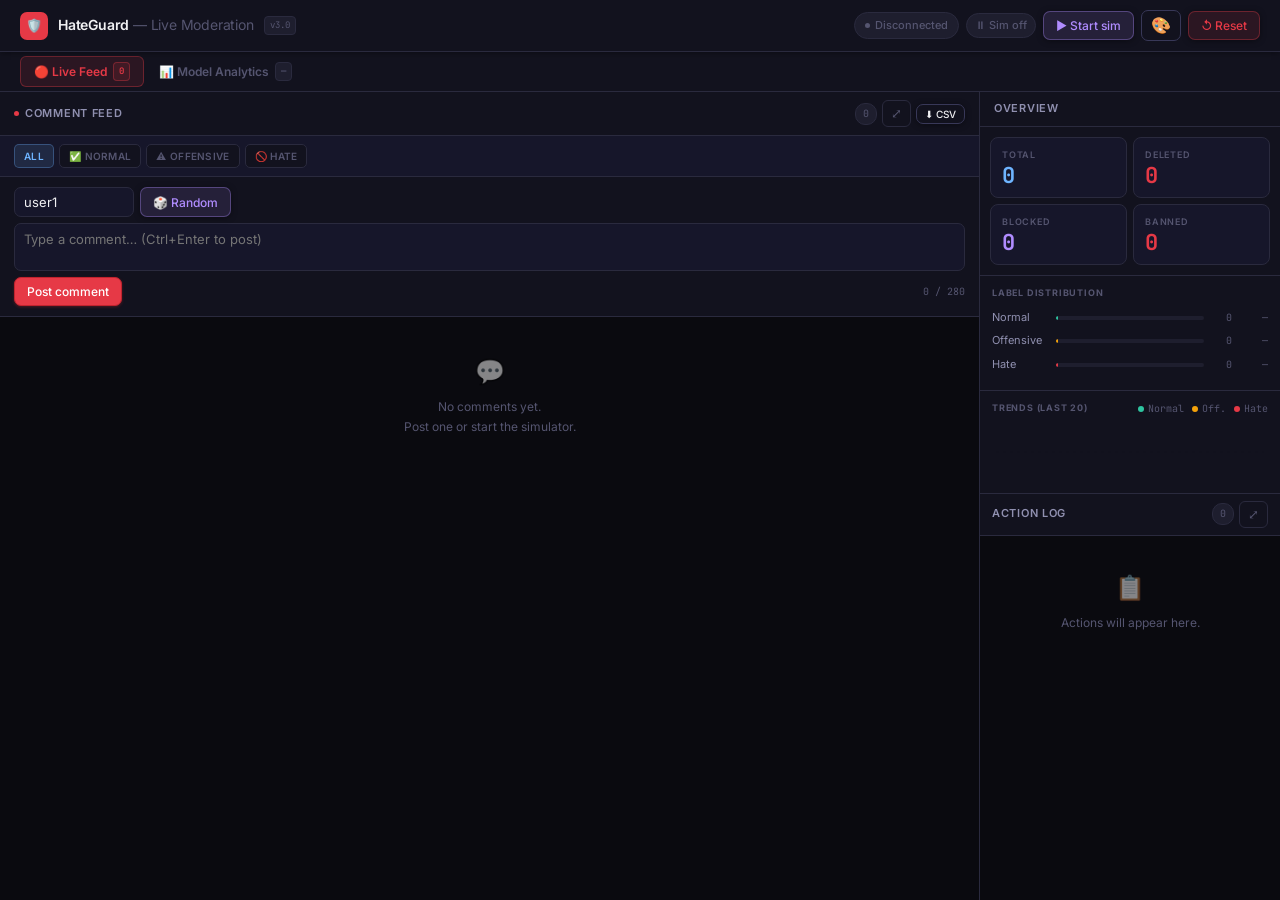
==== commit 7b5a13cc: "Update UI design" ====
--- a/templates/index.html
+++ b/templates/index.html
@@ -5,31 +5,41 @@
 <meta name="viewport" content="width=device-width, initial-scale=1.0">
 <title>HateGuard — Live Moderation</title>
 <link rel="preconnect" href="https://fonts.googleapis.com">
-<link href="https://fonts.googleapis.com/css2?family=Inter:ital,wght@0,300;0,400;0,500;0,600;0,700;0,800;1,400&family=JetBrains+Mono:wght@400;500;600&display=swap" rel="stylesheet">
+<link href="https://fonts.googleapis.com/css2?family=Inter:wght@300;400;500;600;700&family=JetBrains+Mono:wght@400;500;600&display=swap" rel="stylesheet">
 <style>
 *, *::before, *::after { box-sizing: border-box; margin: 0; padding: 0; }
 
 :root {
-  --bg:        #06080c;
-  --surface:   #0c0f16;
-  --surface2:  #121620;
-  --surface3:  #181d2a;
-  --surface4:  #1e2436;
-  --border:    rgba(255,255,255,0.055);
-  --border2:   rgba(255,255,255,0.10);
-  --border3:   rgba(255,255,255,0.16);
-  --text:      #e2e8f5;
-  --text2:     #6e7a94;
-  --text3:     #353d52;
-  --green:  #0ecf78; --green-bg:  rgba(14,207,120,0.07);  --green-border:  rgba(14,207,120,0.18);
-  --amber:  #f0a020; --amber-bg:  rgba(240,160,32,0.07);  --amber-border:  rgba(240,160,32,0.18);
-  --red:    #f03858; --red-bg:    rgba(240,56,88,0.07);   --red-border:    rgba(240,56,88,0.18);
-  --blue:   #4080f0; --blue-bg:   rgba(64,128,240,0.08);  --blue-border:   rgba(64,128,240,0.2);
-  --purple: #9b6cf5; --purple-bg: rgba(155,108,245,0.08); --purple-border: rgba(155,108,245,0.2);
-  --cyan:   #00c4d8;
-  --radius: 10px;
+  --bg:        #f5f5f5;
+  --surface:   #ffffff;
+  --surface2:  #fafafa;
+  --surface3:  #f0f0f0;
+  --border:    #e5e5e5;
+  --border2:   #d0d0d0;
+  --text:      #111111;
+  --text2:     #555555;
+  --text3:     #999999;
+  --red:       #d92b2b;
+  --red-bg:    #fff0f0;
+  --red-border:#fbb;
+  --red-dark:  #a01e1e;
+  --amber:     #c87000;
+  --amber-bg:  #fff8ee;
+  --amber-border:#f5c96a;
+  --green:     #1a7f4b;
+  --green-bg:  #edfaf3;
+  --green-border:#7ddaa8;
+  --purple:    #6b3fa0;
+  --purple-bg: #f5eeff;
+  --purple-border:#c4a0e8;
+  --blue:      #1a5fc8;
+  --blue-bg:   #eef4ff;
+  --blue-border:#9bbff5;
+  --radius: 8px;
   --font: 'Inter', sans-serif;
   --mono: 'JetBrains Mono', monospace;
+  --shadow: 0 1px 4px rgba(0,0,0,0.08);
+  --shadow-md: 0 2px 12px rgba(0,0,0,0.12);
 }
 
 body {
@@ -41,53 +51,47 @@
   min-height: 100vh;
 }
 
-/* ── Scrollbars ── */
-::-webkit-scrollbar { width: 3px; height: 3px; }
+::-webkit-scrollbar { width: 4px; height: 4px; }
 ::-webkit-scrollbar-track { background: transparent; }
-::-webkit-scrollbar-thumb { background: var(--border2); border-radius: 2px; }
-
-/* ── Animations ── */
-@keyframes pulse     { 0%,100%{opacity:1} 50%{opacity:.3} }
-@keyframes slideIn   { from{opacity:0;transform:translateY(-8px)} to{opacity:1;transform:translateY(0)} }
-@keyframes fadeIn    { from{opacity:0} to{opacity:1} }
-@keyframes glow      { 0%,100%{box-shadow:0 0 12px rgba(240,56,88,0.25)} 50%{box-shadow:0 0 24px rgba(240,56,88,0.5)} }
-@keyframes chartPulse{ 0%,100%{opacity:.8} 50%{opacity:1} }
+::-webkit-scrollbar-thumb { background: var(--border2); border-radius: 4px; }
+
+@keyframes slideIn  { from{opacity:0;transform:translateY(-6px)} to{opacity:1;transform:translateY(0)} }
+@keyframes pulse    { 0%,100%{opacity:1} 50%{opacity:.3} }
+@keyframes fadeIn   { from{opacity:0} to{opacity:1} }
 
 /* ── Header ── */
 .header {
   display: flex; align-items: center; justify-content: space-between;
-  padding: 0 24px;
-  height: 54px;
+  padding: 0 20px;
+  height: 52px;
   border-bottom: 1px solid var(--border);
-  background: rgba(6,8,12,0.97);
-  backdrop-filter: blur(16px);
+  background: var(--surface);
   position: sticky; top: 0; z-index: 200;
+  box-shadow: var(--shadow);
 }
 
 .logo { display: flex; align-items: center; gap: 10px; }
 .logo-icon {
-  width: 30px; height: 30px; border-radius: 8px;
-  background: linear-gradient(135deg, var(--red) 0%, #9c1428 100%);
+  width: 28px; height: 28px; border-radius: 7px;
+  background: var(--red);
   display: flex; align-items: center; justify-content: center;
-  font-size: 14px;
-  box-shadow: 0 0 20px rgba(240,56,88,0.35);
-  animation: glow 3s ease-in-out infinite;
-}
-.logo h1 { font-size: 14px; font-weight: 700; letter-spacing: -0.3px; }
-.logo h1 span { color: var(--text2); font-weight: 400; }
+  font-size: 13px; color: #fff;
+}
+.logo h1 { font-size: 14px; font-weight: 600; color: var(--text); letter-spacing: -0.2px; }
+.logo h1 span { color: var(--text3); font-weight: 400; }
 .logo-version {
   font-size: 9px; font-family: var(--mono);
   color: var(--text3); background: var(--surface3);
-  padding: 1px 5px; border-radius: 4px; border: 1px solid var(--border2);
-}
-
-.header-right { display: flex; gap: 8px; align-items: center; }
+  padding: 1px 5px; border-radius: 4px; border: 1px solid var(--border);
+}
+
+.header-right { display: flex; gap: 7px; align-items: center; }
 
 .conn-pill {
   display: flex; align-items: center; gap: 5px;
   padding: 4px 10px; border-radius: 20px;
-  background: var(--surface2); border: 1px solid var(--border2);
-  font-size: 11px; color: var(--text3);
+  background: var(--surface3); border: 1px solid var(--border);
+  font-size: 11px; color: var(--text3); font-weight: 500;
   transition: all .3s;
 }
 .conn-pill.connected { color: var(--green); border-color: var(--green-border); background: var(--green-bg); }
@@ -96,71 +100,80 @@
 
 /* ── Nav tabs ── */
 .nav-tabs {
-  display: flex; align-items: center; gap: 2px;
-  padding: 0 24px;
-  height: 42px;
+  display: flex; align-items: center; gap: 1px;
+  padding: 0 20px;
+  height: 40px;
   border-bottom: 1px solid var(--border);
   background: var(--surface);
 }
 .nav-tab {
-  padding: 6px 14px; border-radius: 7px;
+  padding: 5px 13px; border-radius: 6px;
   font-size: 12px; font-weight: 600;
-  color: var(--text2); cursor: pointer;
+  color: var(--text3); cursor: pointer;
   transition: all .15s; border: 1px solid transparent;
   display: flex; align-items: center; gap: 6px;
   user-select: none;
 }
-.nav-tab:hover { color: var(--text); background: var(--surface2); }
-.nav-tab.active { color: var(--text); background: var(--surface3); border-color: var(--border2); }
-.nav-tab .tab-badge {
+.nav-tab:hover { color: var(--text); background: var(--surface3); }
+.nav-tab.active { color: var(--red); background: var(--red-bg); border-color: var(--red-border); }
+.tab-badge {
   font-size: 9px; font-family: var(--mono);
-  background: var(--surface4); padding: 1px 5px; border-radius: 4px;
+  background: var(--surface3); padding: 1px 5px; border-radius: 4px;
   color: var(--text3); border: 1px solid var(--border);
 }
-.nav-tab.active .tab-badge { background: var(--blue-bg); color: var(--blue); border-color: var(--blue-border); }
+.nav-tab.active .tab-badge { background: var(--red-bg); color: var(--red); border-color: var(--red-border); }
 
 /* ── Buttons ── */
 .btn {
-  padding: 6px 13px; border-radius: 8px;
+  padding: 6px 12px; border-radius: 7px;
   border: 1px solid var(--border2);
-  background: var(--surface2); color: var(--text);
-  font-size: 12px; font-family: var(--font); font-weight: 600;
-  cursor: pointer; transition: all .15s; letter-spacing: .2px;
+  background: var(--surface); color: var(--text);
+  font-size: 12px; font-family: var(--font); font-weight: 500;
+  cursor: pointer; transition: all .15s;
   display: flex; align-items: center; gap: 5px;
-}
-.btn:hover { background: var(--surface3); border-color: var(--border3); }
+  box-shadow: var(--shadow);
+}
+.btn:hover { background: var(--surface3); }
 .btn:active { transform: scale(.97); }
-.btn-primary { background: var(--blue); border-color: transparent; color: #fff; }
-.btn-primary:hover { background: #2d6fdc; }
+.btn-primary { background: var(--red); border-color: var(--red-dark); color: #fff; box-shadow: 0 1px 3px rgba(217,43,43,0.3); }
+.btn-primary:hover { background: var(--red-dark); }
+.btn-primary:disabled { opacity: .45; cursor: not-allowed; }
 .btn-danger  { background: var(--red-bg); border-color: var(--red-border); color: var(--red); }
-.btn-danger:hover  { background: rgba(240,56,88,0.13); }
-.btn-sim { background: var(--purple-bg); border-color: var(--purple-border); color: var(--purple); }
-.btn-sim:hover { background: rgba(155,108,245,0.14); }
+.btn-danger:hover  { background: #ffe0e0; }
+.btn-sim     { background: var(--purple-bg); border-color: var(--purple-border); color: var(--purple); }
+.btn-sim:hover     { background: #ede0ff; }
 .btn-success { background: var(--green-bg); border-color: var(--green-border); color: var(--green); }
-.btn-success:hover { background: rgba(14,207,120,0.12); }
-
-/* ── Page containers ── */
-.page { display: none; height: calc(100vh - 96px); }
+.btn-success:hover { background: #d6f5e7; }
+.btn-icon {
+  padding: 5px 8px; border-radius: 6px;
+  border: 1px solid var(--border); background: var(--surface);
+  color: var(--text3); cursor: pointer; font-size: 13px;
+  transition: all .15s; display: flex; align-items: center;
+}
+.btn-icon:hover { background: var(--surface3); color: var(--text); }
+
+/* ── Pages ── */
+.page { display: none; height: calc(100vh - 92px); }
 .page.active { display: flex; }
 
-/* ── LIVE PAGE ── */
-#page-live {
-  display: grid; grid-template-columns: 1fr 320px;
-}
-
-/* ── Feed column ── */
+/* ══════════════════════════════
+   LIVE PAGE
+══════════════════════════════ */
+#page-live { display: grid; grid-template-columns: 1fr 300px; }
+
+/* Feed column */
 .feed-col { display: flex; flex-direction: column; border-right: 1px solid var(--border); overflow: hidden; }
 
 .col-header {
-  padding: 10px 16px;
+  padding: 8px 14px;
   border-bottom: 1px solid var(--border);
   display: flex; align-items: center; justify-content: space-between;
   flex-shrink: 0;
   background: var(--surface);
 }
 .col-title {
-  font-size: 10px; font-weight: 700; color: var(--text2);
-  text-transform: uppercase; letter-spacing: .9px;
+  font-size: 11px; font-weight: 600; color: var(--text2);
+  text-transform: uppercase; letter-spacing: .7px;
   display: flex; align-items: center; gap: 6px;
 }
 .live-dot {
@@ -169,371 +182,367 @@
 }
 .col-badge {
   font-size: 10px; color: var(--text3);
-  background: var(--surface2); padding: 2px 7px;
+  background: var(--surface3); padding: 2px 7px;
   border-radius: 10px; border: 1px solid var(--border);
   font-family: var(--mono);
 }
 
-/* ── Filter bar ── */
+/* Filter bar */
 .filter-bar {
-  display: flex; gap: 5px; padding: 8px 16px;
+  display: flex; gap: 5px; padding: 8px 14px;
   border-bottom: 1px solid var(--border);
-  background: var(--surface); flex-shrink: 0;
-  flex-wrap: wrap;
+  background: var(--surface2); flex-shrink: 0;
 }
 .filter-chip {
-  padding: 3px 9px; border-radius: 6px;
-  font-size: 10px; font-weight: 700; letter-spacing: .4px;
-  cursor: pointer; transition: all .15s; border: 1px solid transparent;
-  text-transform: uppercase;
-}
-.filter-chip.all { background: var(--surface3); color: var(--text2); border-color: var(--border2); }
-.filter-chip.all.active,
-.filter-chip.all:hover { background: var(--blue-bg); color: var(--blue); border-color: var(--blue-border); }
-.filter-chip.normal { background: var(--surface3); color: var(--text3); }
-.filter-chip.normal.active,
-.filter-chip.normal:hover { background: var(--green-bg); color: var(--green); border-color: var(--green-border); }
-.filter-chip.offensive { background: var(--surface3); color: var(--text3); }
-.filter-chip.offensive.active,
-.filter-chip.offensive:hover { background: var(--amber-bg); color: var(--amber); border-color: var(--amber-border); }
-.filter-chip.hate { background: var(--surface3); color: var(--text3); }
-.filter-chip.hate.active,
-.filter-chip.hate:hover { background: var(--red-bg); color: var(--red); border-color: var(--red-border); }
-
-/* ── Compose ── */
+  padding: 3px 9px; border-radius: 5px;
+  font-size: 10px; font-weight: 600; letter-spacing: .3px;
+  cursor: pointer; transition: all .15s; border: 1px solid var(--border);
+  text-transform: uppercase; color: var(--text3); background: var(--surface);
+}
+.filter-chip:hover, .filter-chip.all.active  { background: var(--blue-bg); color: var(--blue); border-color: var(--blue-border); }
+.filter-chip.normal.active  { background: var(--green-bg); color: var(--green); border-color: var(--green-border); }
+.filter-chip.offensive.active { background: var(--amber-bg); color: var(--amber); border-color: var(--amber-border); }
+.filter-chip.hate.active    { background: var(--red-bg); color: var(--red); border-color: var(--red-border); }
+
+/* Compose */
 .compose {
-  padding: 12px 16px;
+  padding: 10px 14px;
   border-bottom: 1px solid var(--border);
   background: var(--surface);
   flex-shrink: 0;
 }
-.compose-row { display: flex; gap: 7px; margin-bottom: 7px; }
+.compose-row { display: flex; gap: 6px; margin-bottom: 6px; }
 .compose-row input {
-  flex: 1; padding: 6px 10px;
-  border-radius: 8px; border: 1px solid var(--border2);
+  flex: 1; padding: 6px 9px;
+  border-radius: 7px; border: 1px solid var(--border);
   background: var(--surface2); color: var(--text);
   font-family: var(--font); font-size: 13px; outline: none;
   transition: border-color .15s;
 }
-.compose-row input:focus { border-color: var(--blue); box-shadow: 0 0 0 2px rgba(64,128,240,0.1); }
-
+.compose-row input:focus { border-color: var(--red); box-shadow: 0 0 0 2px rgba(217,43,43,0.1); }
 .compose-textarea {
-  width: 100%; padding: 8px 10px;
-  border-radius: 8px; border: 1px solid var(--border2);
+  width: 100%; padding: 7px 9px;
+  border-radius: 7px; border: 1px solid var(--border);
   background: var(--surface2); color: var(--text);
   font-family: var(--font); font-size: 13px;
   resize: none; outline: none; display: block;
   transition: border-color .15s;
 }
-.compose-textarea:focus { border-color: var(--blue); box-shadow: 0 0 0 2px rgba(64,128,240,0.1); }
-.compose-actions { display: flex; gap: 7px; margin-top: 7px; align-items: center; }
+.compose-textarea:focus { border-color: var(--red); box-shadow: 0 0 0 2px rgba(217,43,43,0.1); }
+.compose-textarea:disabled { opacity: .4; cursor: not-allowed; }
+.compose-actions { display: flex; gap: 6px; margin-top: 6px; align-items: center; }
 .char-count { font-size: 10px; color: var(--text3); margin-left: auto; font-family: var(--mono); }
 .char-count.warn { color: var(--amber); }
 
-/* ── Feed ── */
-.feed { flex: 1; overflow-y: auto; padding: 8px 12px; }
-
-/* ── Comment card ── */
+/* Feed */
+.feed { flex: 1; overflow-y: auto; padding: 8px 10px; background: var(--bg); }
+
+/* Comment card */
 .comment {
   border-radius: var(--radius);
   border: 1px solid var(--border);
   background: var(--surface);
-  margin-bottom: 7px;
+  margin-bottom: 6px;
   overflow: hidden;
   animation: slideIn .2s ease;
   transition: all .2s;
-}
-.comment:hover { border-color: var(--border2); background: var(--surface2); }
+  box-shadow: var(--shadow);
+}
+.comment:hover { border-color: var(--border2); box-shadow: var(--shadow-md); }
 .comment[data-label="hate_speech"],
-.comment[data-label="hate"] { border-left: 2px solid var(--red); }
-.comment[data-label="offensive"] { border-left: 2px solid var(--amber); }
-
-.comment-body { padding: 11px 13px; }
-.comment-meta { display: flex; align-items: center; gap: 7px; margin-bottom: 6px; }
+.comment[data-label="hate"] { border-left: 3px solid var(--red); }
+.comment[data-label="offensive"] { border-left: 3px solid var(--amber); }
+.comment-body { padding: 10px 12px; }
+.comment-meta { display: flex; align-items: center; gap: 7px; margin-bottom: 5px; }
 .avatar {
-  width: 28px; height: 28px; border-radius: 7px;
+  width: 26px; height: 26px; border-radius: 6px;
   display: flex; align-items: center; justify-content: center;
-  font-size: 10px; font-weight: 800; flex-shrink: 0;
-  border: 1px solid var(--border2);
-}
-.username { font-weight: 600; font-size: 12px; }
+  font-size: 10px; font-weight: 700; flex-shrink: 0;
+  border: 1px solid var(--border);
+}
+.username { font-weight: 600; font-size: 12px; color: var(--text); }
 .viol-badge {
   font-size: 9px; color: var(--amber);
   background: var(--amber-bg); border: 1px solid var(--amber-border);
   padding: 1px 5px; border-radius: 4px; font-family: var(--mono); font-weight: 700;
 }
 .ts { font-size: 10px; color: var(--text3); margin-left: auto; font-family: var(--mono); }
-
-.comment-text { font-size: 13px; line-height: 1.55; color: var(--text); word-break: break-word; }
-
+.comment-text { font-size: 13px; line-height: 1.5; color: var(--text); word-break: break-word; }
 .comment-footer {
   display: flex; align-items: center; gap: 6px;
-  padding: 6px 13px;
+  padding: 6px 12px;
   border-top: 1px solid var(--border);
-  background: rgba(0,0,0,0.15);
-}
-
-/* Confidence mini-bar */
-.conf-bar-wrap { margin-left: auto; margin-right: 4px; display: flex; align-items: center; gap: 5px; }
-.conf-bar-track { width: 52px; height: 3px; background: var(--surface3); border-radius: 2px; overflow: hidden; }
-.conf-bar-fill { height: 100%; border-radius: 2px; transition: width .5s cubic-bezier(.4,0,.2,1); }
+  background: var(--surface2);
+}
+
+/* Badges */
+.badge {
+  padding: 2px 7px; border-radius: 4px;
+  font-size: 10px; font-weight: 700; letter-spacing: .4px;
+  text-transform: uppercase;
+}
+.badge-neither, .badge-normal   { background: var(--green-bg); color: var(--green); border: 1px solid var(--green-border); }
+.badge-offensive { background: var(--amber-bg); color: var(--amber); border: 1px solid var(--amber-border); }
+.badge-hate_speech, .badge-hate { background: var(--red-bg); color: var(--red); border: 1px solid var(--red-border); }
+
+/* Actions */
+.action { padding: 2px 7px; border-radius: 4px; font-size: 10px; font-weight: 700; letter-spacing: .3px; text-transform: uppercase; }
+.action-publish { background: var(--green-bg); color: var(--green); border: 1px solid var(--green-border); }
+.action-warn    { background: var(--amber-bg); color: var(--amber); border: 1px solid var(--amber-border); }
+.action-delete  { background: var(--red-bg);   color: var(--red);   border: 1px solid var(--red-border); }
+.action-block   { background: var(--purple-bg);color: var(--purple);border: 1px solid var(--purple-border); }
+.action-ban     { background: var(--red-bg);   color: var(--red);   border: 1px solid var(--red-border); font-weight: 800; }
+
+/* Confidence bar */
+.conf-bar-wrap { margin-left: auto; display: flex; align-items: center; gap: 5px; }
+.conf-bar-track { width: 48px; height: 3px; background: var(--surface3); border-radius: 2px; overflow: hidden; }
+.conf-bar-fill { height: 100%; border-radius: 2px; transition: width .5s; }
 .conf-label { font-size: 10px; color: var(--text3); font-family: var(--mono); }
 
-/* Label badges */
-.badge {
-  padding: 2px 7px; border-radius: 5px;
-  font-size: 10px; font-weight: 700; letter-spacing: .5px;
-  text-transform: uppercase;
-}
-.badge-neither,
-.badge-normal    { background: var(--green-bg);  color: var(--green);  border: 1px solid var(--green-border); }
-.badge-offensive { background: var(--amber-bg);  color: var(--amber);  border: 1px solid var(--amber-border); }
-.badge-hate_speech,
-.badge-hate      { background: var(--red-bg);    color: var(--red);    border: 1px solid var(--red-border); }
-
-/* Action badges */
-.action { padding: 2px 7px; border-radius: 5px; font-size: 10px; font-weight: 700; letter-spacing: .4px; text-transform: uppercase; }
-.action-publish { background: var(--green-bg);  color: var(--green);   border: 1px solid var(--green-border); }
-.action-warn    { background: var(--amber-bg);  color: var(--amber);   border: 1px solid var(--amber-border); }
-.action-delete  { background: var(--red-bg);    color: var(--red);     border: 1px solid var(--red-border); }
-.action-block   { background: var(--purple-bg); color: var(--purple);  border: 1px solid var(--purple-border); }
-.action-ban     { background: var(--red-bg);    color: var(--red);     border: 1px solid var(--red-border); font-weight: 800; }
-
 /* Moderated */
-.comment.moderated { opacity: .35; }
+.comment.moderated { opacity: .5; }
 .comment.moderated .comment-text { text-decoration: line-through; color: var(--text3); }
-.comment.banned { border-color: var(--red-border) !important; background: rgba(240,56,88,0.025) !important; }
-
-/* Hidden by filter */
+.comment.banned { border-color: var(--red-border) !important; background: var(--red-bg) !important; }
 .comment.filtered-hide { display: none; }
 
-/* ── Right column ── */
+/* Expandable feed overlay */
+.expand-overlay {
+  display: none;
+  position: fixed; inset: 0; z-index: 500;
+  background: rgba(0,0,0,0.4);
+  animation: fadeIn .2s ease;
+}
+.expand-overlay.open { display: flex; align-items: flex-start; justify-content: center; padding: 40px 20px; }
+.expand-panel {
+  width: 760px; max-width: 100%; height: 85vh;
+  background: var(--surface); border-radius: 12px;
+  border: 1px solid var(--border2);
+  box-shadow: 0 8px 40px rgba(0,0,0,0.18);
+  display: flex; flex-direction: column; overflow: hidden;
+}
+.expand-header {
+  display: flex; align-items: center; justify-content: space-between;
+  padding: 12px 16px; border-bottom: 1px solid var(--border);
+  background: var(--surface);
+}
+.expand-header h2 { font-size: 14px; font-weight: 600; color: var(--text); }
+.expand-body { flex: 1; overflow-y: auto; padding: 10px; background: var(--bg); }
+
+/* Right column */
 .right-col { display: flex; flex-direction: column; overflow: hidden; background: var(--surface); }
 
-/* ── Stats grid ── */
 .stats-grid {
   display: grid; grid-template-columns: 1fr 1fr;
-  gap: 7px; padding: 12px;
+  gap: 6px; padding: 10px;
   border-bottom: 1px solid var(--border);
   flex-shrink: 0;
 }
 .stat-card {
-  background: var(--surface2); border-radius: 9px;
-  padding: 10px 12px;
+  background: var(--surface2); border-radius: var(--radius);
+  padding: 10px 11px;
   border: 1px solid var(--border);
-  position: relative; overflow: hidden;
-  cursor: default;
-  transition: all .2s;
-}
-.stat-card:hover { border-color: var(--border2); transform: translateY(-1px); }
-.stat-card::before {
-  content: ''; position: absolute; top: 0; left: 0; right: 0; height: 2px;
-  border-radius: 9px 9px 0 0;
-}
-.stat-card.c-total::before  { background: linear-gradient(90deg, var(--blue), #6ea8ff); }
-.stat-card.c-delete::before { background: linear-gradient(90deg, var(--red), #ff6b80); }
-.stat-card.c-block::before  { background: linear-gradient(90deg, var(--purple), #c4a0ff); }
-.stat-card.c-ban::before    { background: linear-gradient(90deg, var(--amber), #ffc84a); }
-
-.stat-label { font-size: 9px; color: var(--text3); text-transform: uppercase; letter-spacing: .9px; margin-bottom: 4px; font-weight: 700; }
-.stat-val { font-size: 24px; font-weight: 800; font-family: var(--mono); line-height: 1; }
+  cursor: default; transition: all .2s;
+}
+.stat-card:hover { border-color: var(--border2); transform: translateY(-1px); box-shadow: var(--shadow); }
+.stat-label { font-size: 9px; color: var(--text3); text-transform: uppercase; letter-spacing: .8px; margin-bottom: 3px; font-weight: 600; }
+.stat-val { font-size: 22px; font-weight: 700; font-family: var(--mono); line-height: 1; }
+.stat-val.red    { color: var(--red); }
+.stat-val.amber  { color: var(--amber); }
 .stat-val.blue   { color: var(--blue); }
-.stat-val.red    { color: var(--red); }
 .stat-val.purple { color: var(--purple); }
-.stat-val.amber  { color: var(--amber); }
-
-/* ── Distribution ── */
-.dist-section { padding: 12px; border-bottom: 1px solid var(--border); flex-shrink: 0; }
-.dist-title { font-size: 9px; font-weight: 700; color: var(--text3); text-transform: uppercase; letter-spacing: .9px; margin-bottom: 9px; }
-.bar-row { display: flex; align-items: center; gap: 7px; margin-bottom: 7px; }
-.bar-icon { font-size: 12px; width: 16px; flex-shrink: 0; }
-.bar-label { font-size: 11px; color: var(--text2); width: 60px; flex-shrink: 0; }
+
+/* Distribution */
+.dist-section { padding: 10px 12px; border-bottom: 1px solid var(--border); flex-shrink: 0; }
+.dist-title { font-size: 9px; font-weight: 700; color: var(--text3); text-transform: uppercase; letter-spacing: .8px; margin-bottom: 8px; }
+.bar-row { display: flex; align-items: center; gap: 6px; margin-bottom: 6px; }
+.bar-label { font-size: 11px; color: var(--text2); width: 58px; flex-shrink: 0; }
 .bar-track { flex: 1; height: 4px; background: var(--surface3); border-radius: 3px; overflow: hidden; }
-.bar-fill { height: 100%; border-radius: 3px; transition: width .5s cubic-bezier(.4,0,.2,1); min-width: 2px; }
-.bar-fill.green { background: linear-gradient(90deg, var(--green), #0aa660); }
-.bar-fill.amber { background: linear-gradient(90deg, var(--amber), #c88200); }
-.bar-fill.red   { background: linear-gradient(90deg, var(--red), #b82040); }
+.bar-fill { height: 100%; border-radius: 3px; transition: width .5s; min-width: 2px; }
+.bar-fill.green { background: var(--green); }
+.bar-fill.amber { background: var(--amber); }
+.bar-fill.red   { background: var(--red); }
 .bar-count { font-size: 10px; color: var(--text3); font-family: var(--mono); width: 22px; text-align: right; }
 .bar-pct   { font-size: 10px; color: var(--text3); font-family: var(--mono); width: 30px; text-align: right; }
 
-/* ── Realtime Chart ── */
-.chart-section { padding: 12px; border-bottom: 1px solid var(--border); flex-shrink: 0; }
-.chart-header {
-  display: flex; align-items: center; justify-content: space-between; margin-bottom: 8px;
-}
-.chart-legend { display: flex; gap: 10px; }
+/* Realtime Chart */
+.chart-section { padding: 10px 12px; border-bottom: 1px solid var(--border); flex-shrink: 0; }
+.chart-header { display: flex; align-items: center; justify-content: space-between; margin-bottom: 6px; }
+.chart-legend { display: flex; gap: 8px; }
 .legend-item { display: flex; align-items: center; gap: 4px; font-size: 10px; color: var(--text3); font-family: var(--mono); }
 .legend-dot { width: 6px; height: 6px; border-radius: 50%; }
-#realtimeChart { width: 100%; height: 70px; display: block; }
-
-/* ── Action log ── */
-.log-header { 
-  padding: 8px 16px; border-bottom: 1px solid var(--border); 
-  display: flex; align-items: center; justify-content: space-between; 
-  flex-shrink: 0;
-}
-.log-col { flex: 1; overflow-y: auto; padding: 6px 8px; }
+#realtimeChart { width: 100%; height: 60px; display: block; }
+
+/* Action log */
+.log-section { display: flex; flex-direction: column; flex: 1; overflow: hidden; }
+.log-header {
+  padding: 7px 12px; border-bottom: 1px solid var(--border);
+  display: flex; align-items: center; justify-content: space-between;
+  flex-shrink: 0; background: var(--surface);
+}
+.log-col { flex: 1; overflow-y: auto; padding: 5px 7px; background: var(--bg); }
 
 .log-entry {
-  display: flex; gap: 8px; padding: 7px 9px;
-  border-radius: 8px; border: 1px solid var(--border);
-  background: var(--surface2); margin-bottom: 4px;
-  animation: slideIn .2s ease;
-  transition: all .15s;
-}
-.log-entry:hover { border-color: var(--border2); background: var(--surface3); }
-
+  display: flex; gap: 7px; padding: 6px 8px;
+  border-radius: 7px; border: 1px solid var(--border);
+  background: var(--surface); margin-bottom: 3px;
+  animation: slideIn .2s ease; transition: all .15s;
+  cursor: default;
+}
+.log-entry:hover { border-color: var(--border2); box-shadow: var(--shadow); }
 .log-icon {
-  width: 24px; height: 24px; border-radius: 6px;
+  width: 22px; height: 22px; border-radius: 5px;
   display: flex; align-items: center; justify-content: center;
-  font-size: 12px; flex-shrink: 0;
+  font-size: 11px; flex-shrink: 0;
 }
 .log-icon.publish { background: var(--green-bg); }
 .log-icon.warn    { background: var(--amber-bg); }
 .log-icon.delete  { background: var(--red-bg); }
 .log-icon.block   { background: var(--purple-bg); }
 .log-icon.ban     { background: var(--red-bg); }
-
 .log-info { flex: 1; min-width: 0; }
-.log-user   { font-size: 11px; font-weight: 600; }
+.log-user   { font-size: 11px; font-weight: 600; color: var(--text); }
 .log-reason { font-size: 10px; color: var(--text2); white-space: nowrap; overflow: hidden; text-overflow: ellipsis; }
-.log-ts { font-size: 9px; color: var(--text3); flex-shrink: 0; font-family: var(--mono); align-self: flex-start; padding-top: 2px; }
-
-/* ── Sim pill ── */
+.log-ts { font-size: 9px; color: var(--text3); flex-shrink: 0; font-family: var(--mono); align-self: flex-start; padding-top: 1px; }
+
+/* Sim pill */
 .sim-pill {
-  display: flex; align-items: center; gap: 5px;
-  font-size: 11px; font-weight: 600; color: var(--text3);
-  padding: 3px 9px; border-radius: 20px;
-  background: var(--surface2); border: 1px solid var(--border);
+  display: flex; align-items: center; gap: 4px;
+  font-size: 11px; font-weight: 500; color: var(--text3);
+  padding: 3px 8px; border-radius: 20px;
+  background: var(--surface3); border: 1px solid var(--border);
 }
 .sim-pill.active { color: var(--purple); border-color: var(--purple-border); background: var(--purple-bg); }
 
-/* ── Empty state ── */
-.empty { text-align: center; padding: 32px 20px; color: var(--text3); }
-.empty-icon { font-size: 26px; margin-bottom: 7px; opacity: .45; }
+/* Empty state */
+.empty { text-align: center; padding: 28px 16px; color: var(--text3); }
+.empty-icon { font-size: 24px; margin-bottom: 6px; opacity: .5; }
 .empty p { font-size: 12px; line-height: 1.6; }
 
-/* ══════════════════════════════════════════════
+/* ══════════════════════════════
    ANALYTICS PAGE
-══════════════════════════════════════════════ */
+══════════════════════════════ */
 #page-analytics {
-  flex-direction: column; overflow-y: auto; padding: 24px;
-  gap: 20px;
-}
-
-.analytics-header {
-  display: flex; align-items: flex-start; justify-content: space-between;
-}
-.analytics-title { font-size: 20px; font-weight: 800; letter-spacing: -0.5px; }
-.analytics-subtitle { font-size: 13px; color: var(--text2); margin-top: 3px; }
-
-.analytics-grid {
-  display: grid; grid-template-columns: repeat(3, 1fr);
-  gap: 14px;
-}
-.analytics-grid-2 {
-  display: grid; grid-template-columns: 1fr 1fr;
-  gap: 14px;
-}
+  flex-direction: column; overflow-y: auto; padding: 20px;
+  gap: 16px; background: var(--bg);
+}
+
+.analytics-topbar {
+  display: flex; align-items: center; justify-content: space-between;
+}
+.analytics-title { font-size: 18px; font-weight: 700; color: var(--text); letter-spacing: -0.3px; }
+.analytics-subtitle { font-size: 12px; color: var(--text3); margin-top: 2px; }
+.export-row { display: flex; gap: 7px; align-items: center; }
+
+.section-label {
+  font-size: 10px; font-weight: 700; color: var(--text3);
+  text-transform: uppercase; letter-spacing: .8px;
+  display: flex; align-items: center; gap: 10px;
+}
+.section-label::after { content: ''; flex: 1; height: 1px; background: var(--border); }
+
+.analytics-grid   { display: grid; grid-template-columns: repeat(3, 1fr); gap: 12px; }
+.analytics-grid-2 { display: grid; grid-template-columns: 1fr 1fr; gap: 12px; }
 
 .a-card {
   background: var(--surface); border: 1px solid var(--border);
-  border-radius: 12px; padding: 18px; position: relative; overflow: hidden;
+  border-radius: 10px; padding: 16px;
+  box-shadow: var(--shadow);
 }
 .a-card-title {
   font-size: 10px; font-weight: 700; color: var(--text3);
-  text-transform: uppercase; letter-spacing: .9px; margin-bottom: 14px;
+  text-transform: uppercase; letter-spacing: .8px; margin-bottom: 12px;
 }
 
 /* Accuracy ring */
-.accuracy-ring-wrap { display: flex; align-items: center; gap: 20px; }
-.ring-svg { width: 100px; height: 100px; flex-shrink: 0; }
-.ring-stats { display: flex; flex-direction: column; gap: 7px; }
-.ring-stat-row { display: flex; align-items: center; gap: 7px; font-size: 12px; }
-.ring-dot { width: 8px; height: 8px; border-radius: 50%; flex-shrink: 0; }
-.ring-stat-label { color: var(--text2); min-width: 80px; }
-.ring-stat-val { font-family: var(--mono); font-weight: 600; font-size: 12px; }
+.accuracy-ring-wrap { display: flex; align-items: center; gap: 16px; }
+.ring-svg { width: 90px; height: 90px; flex-shrink: 0; }
+.ring-stats { display: flex; flex-direction: column; gap: 6px; }
+.ring-stat-row { display: flex; align-items: center; gap: 6px; font-size: 12px; }
+.ring-dot { width: 7px; height: 7px; border-radius: 50%; flex-shrink: 0; }
+.ring-stat-label { color: var(--text2); min-width: 70px; }
+.ring-stat-val { font-family: var(--mono); font-weight: 600; font-size: 12px; color: var(--text); }
 
 /* Big metric */
-.big-metric { font-size: 40px; font-weight: 800; font-family: var(--mono); line-height: 1; }
-.big-metric-label { font-size: 12px; color: var(--text2); margin-top: 5px; }
-.metric-trend { display: flex; align-items: center; gap: 4px; font-size: 11px; margin-top: 8px; }
-.trend-up   { color: var(--green); }
-.trend-down { color: var(--red); }
+.big-metric { font-size: 36px; font-weight: 700; font-family: var(--mono); line-height: 1; color: var(--red); }
+.big-metric-label { font-size: 12px; color: var(--text3); margin-top: 4px; }
+.metric-trend { display: flex; align-items: center; gap: 4px; font-size: 11px; margin-top: 7px; color: var(--text3); }
 
 /* Confusion matrix */
 .matrix-wrap { display: flex; flex-direction: column; gap: 2px; }
-.matrix-header-row { display: flex; gap: 2px; padding-left: 80px; }
+.matrix-header-row { display: flex; gap: 2px; padding-left: 78px; }
 .matrix-header-cell { flex: 1; text-align: center; font-size: 9px; color: var(--text3); font-weight: 700; text-transform: uppercase; padding: 3px; }
 .matrix-row { display: flex; gap: 2px; align-items: center; }
-.matrix-row-label { width: 80px; font-size: 9px; color: var(--text3); font-weight: 700; text-transform: uppercase; text-align: right; padding-right: 8px; flex-shrink: 0; }
+.matrix-row-label { width: 78px; font-size: 9px; color: var(--text3); font-weight: 700; text-transform: uppercase; text-align: right; padding-right: 8px; flex-shrink: 0; }
 .matrix-cell {
-  flex: 1; aspect-ratio: 1; border-radius: 6px;
+  flex: 1; aspect-ratio: 1; border-radius: 5px;
   display: flex; align-items: center; justify-content: center;
-  font-family: var(--mono); font-size: 15px; font-weight: 700;
+  font-family: var(--mono); font-size: 14px; font-weight: 700;
   transition: all .3s;
 }
-.matrix-cell.correct { background: rgba(14,207,120,0.15); color: var(--green); border: 1px solid var(--green-border); }
-.matrix-cell.wrong   { background: rgba(240,56,88,0.08);  color: var(--text3); border: 1px solid var(--border); font-size: 12px; }
-.matrix-cell.medium  { background: rgba(240,160,32,0.10); color: var(--amber); border: 1px solid var(--amber-border); font-size: 12px; }
+.matrix-cell.correct { background: var(--green-bg); color: var(--green); border: 1px solid var(--green-border); }
+.matrix-cell.wrong   { background: var(--surface3);  color: var(--text3); border: 1px solid var(--border); font-size: 12px; }
+.matrix-cell.medium  { background: var(--amber-bg);  color: var(--amber); border: 1px solid var(--amber-border); font-size: 12px; }
 
 /* Examples table */
 .examples-table { width: 100%; border-collapse: collapse; }
 .examples-table th {
   text-align: left; font-size: 9px; font-weight: 700;
-  color: var(--text3); text-transform: uppercase; letter-spacing: .8px;
-  padding: 7px 10px; border-bottom: 1px solid var(--border);
+  color: var(--text3); text-transform: uppercase; letter-spacing: .7px;
+  padding: 6px 9px; border-bottom: 1px solid var(--border);
 }
 .examples-table td {
-  padding: 7px 10px; border-bottom: 1px solid var(--border);
+  padding: 6px 9px; border-bottom: 1px solid var(--border);
   font-size: 12px; vertical-align: top;
 }
 .examples-table tr:last-child td { border-bottom: none; }
 .examples-table tr:hover td { background: var(--surface2); }
-.ex-text { color: var(--text); max-width: 280px; }
+.ex-text { color: var(--text); max-width: 260px; }
 .ex-conf { font-family: var(--mono); font-size: 11px; color: var(--text2); }
 
-/* Latency chart */
-#latencyChart { width: 100%; height: 90px; display: block; }
-
-/* Speed gauge */
-.speed-gauge-wrap { display: flex; align-items: center; gap: 18px; }
-.speed-arc { flex-shrink: 0; }
-.speed-stats { display: flex; flex-direction: column; gap: 8px; }
-.speed-stat { display: flex; flex-direction: column; }
-.speed-stat-label { font-size: 9px; color: var(--text3); text-transform: uppercase; letter-spacing: .8px; font-weight: 700; }
-.speed-stat-val { font-size: 18px; font-weight: 800; font-family: var(--mono); color: var(--green); line-height: 1.1; }
-
-/* Section divider */
-.section-label {
-  font-size: 10px; font-weight: 700; color: var(--text3);
-  text-transform: uppercase; letter-spacing: .9px;
-  display: flex; align-items: center; gap: 10px;
-}
-.section-label::after {
-  content: ''; flex: 1; height: 1px; background: var(--border);
-}
-
-/* Tooltip */
-.tooltip-wrap { position: relative; display: inline-flex; }
-.tooltip-wrap .tooltip {
-  position: absolute; bottom: calc(100% + 6px); left: 50%; transform: translateX(-50%);
-  background: var(--surface4); border: 1px solid var(--border2);
-  padding: 5px 9px; border-radius: 7px; font-size: 11px; color: var(--text);
-  white-space: nowrap; pointer-events: none; opacity: 0; transition: opacity .15s;
-  z-index: 300;
-}
-.tooltip-wrap:hover .tooltip { opacity: 1; }
-
-/* Export area */
-.export-row { display: flex; gap: 8px; align-items: center; flex-wrap: wrap; }
-
-/* Responsive */
+/* Latency */
+#latencyChart { width: 100%; height: 80px; display: block; }
+.speed-gauge-wrap { display: flex; align-items: center; gap: 14px; }
+.speed-stats { display: flex; flex-direction: column; gap: 7px; }
+.speed-stat-label { font-size: 9px; color: var(--text3); text-transform: uppercase; letter-spacing: .7px; font-weight: 700; }
+.speed-stat-val { font-size: 16px; font-weight: 700; font-family: var(--mono); color: var(--green); line-height: 1.1; }
+
+/* Ban banner */
+#ban-banner {
+  position: sticky; top: 0; z-index: 300;
+  background: var(--red-bg); border-bottom: 2px solid var(--red-border);
+  padding: 9px 20px; display: flex; align-items: center; gap: 10px;
+  animation: slideIn .25s ease;
+  font-size: 13px; color: var(--red);
+}
+
 @media (max-width: 900px) {
   #page-live { grid-template-columns: 1fr; }
   .right-col { display: none; }
   .analytics-grid { grid-template-columns: 1fr 1fr; }
 }
+
+/* ── Theme panel ── */
+.theme-panel {
+  display: none;
+  position: absolute; top: 58px; right: 16px; z-index: 400;
+  background: var(--surface); border: 1px solid var(--border2);
+  border-radius: 12px; padding: 14px; width: 260px;
+  box-shadow: 0 4px 24px rgba(0,0,0,0.15);
+  animation: slideIn .18s ease;
+}
+.theme-panel.open { display: block; }
+.theme-panel-title { font-size: 10px; font-weight: 700; color: var(--text3); text-transform: uppercase; letter-spacing: .8px; margin-bottom: 10px; }
+.theme-swatch {
+  display: flex; align-items: center; gap: 10px;
+  padding: 8px 10px; border-radius: 8px; cursor: pointer;
+  border: 2px solid transparent; transition: all .15s; margin-bottom: 5px;
+}
+.theme-swatch:hover { border-color: var(--border2); }
+.theme-swatch.active { border-color: var(--accent, #e63946); }
+.theme-dots { display: flex; gap: 3px; }
+.theme-dot { width: 14px; height: 14px; border-radius: 50%; }
+.theme-name { font-size: 12px; font-weight: 600; color: var(--text); }
+.theme-desc { font-size: 10px; color: var(--text3); }
 </style>
 </head>
 <body>
@@ -543,20 +552,21 @@
   <div class="logo">
     <div class="logo-icon">🛡️</div>
     <h1>HateGuard <span>— Live Moderation</span></h1>
-    <span class="logo-version">v2.0</span>
+    <span class="logo-version">v3.0</span>
   </div>
   <div class="header-right">
     <div class="conn-pill" id="connPill">
       <span class="conn-dot" id="connDot"></span>
       <span id="connLabel">Connecting…</span>
     </div>
-    <div class="sim-pill" id="simPill">⏸ Auto-sim off</div>
+    <div class="sim-pill" id="simPill">⏸ Sim off</div>
     <button class="btn btn-sim" id="btnSim" onclick="toggleSim()">▶ Start sim</button>
+    <button class="btn-icon" onclick="toggleThemePanel()" title="Changer le thème" id="themeBtnIcon" style="font-size:16px;padding:5px 9px;border-radius:7px;border:1px solid var(--border2);background:var(--surface);cursor:pointer;transition:all .15s">🎨</button>
     <button class="btn btn-danger" onclick="resetAll()">↺ Reset</button>
   </div>
 </header>
 
-<!-- ── Nav tabs ── -->
+<!-- ── Nav ── -->
 <nav class="nav-tabs">
   <div class="nav-tab active" onclick="switchPage('live', this)">
     🔴 Live Feed <span class="tab-badge" id="tab-live-count">0</span>
@@ -566,22 +576,22 @@
   </div>
 </nav>
 
-<!-- ══════════════════════════════════
-     PAGE: LIVE
-══════════════════════════════════ -->
+<!-- ══════════════════════════════
+     PAGE LIVE
+══════════════════════════════ -->
 <div class="page active" id="page-live">
 
   <!-- Feed column -->
   <div class="feed-col">
     <div class="col-header">
       <span class="col-title"><span class="live-dot"></span>Comment feed</span>
-      <div style="display:flex;gap:6px;align-items:center">
+      <div style="display:flex;gap:5px;align-items:center">
         <span class="col-badge" id="feedCount">0</span>
-        <button class="btn" style="padding:3px 8px;font-size:10px" onclick="exportCSV()" title="Export log to CSV">⬇ CSV</button>
-      </div>
-    </div>
-
-    <!-- Filter bar -->
+        <button class="btn-icon" onclick="openExpandFeed()" title="Expand feed">⤢</button>
+        <button class="btn" style="padding:3px 8px;font-size:10px" onclick="exportCSV()">⬇ CSV</button>
+      </div>
+    </div>
+
     <div class="filter-bar">
       <div class="filter-chip all active" onclick="setFilter('all', this)">All</div>
       <div class="filter-chip normal" onclick="setFilter('normal', this)">✅ Normal</div>
@@ -597,7 +607,7 @@
       <textarea class="compose-textarea" id="commentText" rows="2"
         placeholder="Type a comment… (Ctrl+Enter to post)" maxlength="280" oninput="updateChar()"></textarea>
       <div class="compose-actions">
-        <button class="btn btn-primary" onclick="postComment()">Post comment</button>
+        <button class="btn btn-primary" id="sendBtn" onclick="postComment()">Post comment</button>
         <span class="char-count" id="charCount">0 / 280</span>
       </div>
     </div>
@@ -605,7 +615,7 @@
     <div class="feed" id="feed">
       <div class="empty" id="emptyFeed">
         <div class="empty-icon">💬</div>
-        <p>No comments yet.<br>Post one or start auto-sim.</p>
+        <p>No comments yet.<br>Post one or start the simulator.</p>
       </div>
     </div>
   </div>
@@ -617,47 +627,39 @@
     </div>
 
     <div class="stats-grid">
-      <div class="stat-card c-total tooltip-wrap">
+      <div class="stat-card">
         <div class="stat-label">Total</div>
         <div class="stat-val blue" id="sTotal">0</div>
-        <div class="tooltip">Comments analysed</div>
-      </div>
-      <div class="stat-card c-delete tooltip-wrap">
+      </div>
+      <div class="stat-card">
         <div class="stat-label">Deleted</div>
         <div class="stat-val red" id="sDeleted">0</div>
-        <div class="tooltip">Content removed</div>
-      </div>
-      <div class="stat-card c-block tooltip-wrap">
+      </div>
+      <div class="stat-card">
         <div class="stat-label">Blocked</div>
         <div class="stat-val purple" id="sBlocked">0</div>
-        <div class="tooltip">Users blocked</div>
-      </div>
-      <div class="stat-card c-ban tooltip-wrap">
+      </div>
+      <div class="stat-card">
         <div class="stat-label">Banned</div>
-        <div class="stat-val amber" id="sBanned">0</div>
-        <div class="tooltip">Users banned</div>
-      </div>
-    </div>
-
-    <!-- Distribution -->
+        <div class="stat-val red" id="sBanned">0</div>
+      </div>
+    </div>
+
     <div class="dist-section">
       <div class="dist-title">Label distribution</div>
       <div class="bar-row">
-        <span class="bar-icon">✅</span>
         <span class="bar-label">Normal</span>
         <div class="bar-track"><div class="bar-fill green" id="barNormal" style="width:0%"></div></div>
         <span class="bar-count" id="cntNormal">0</span>
         <span class="bar-pct" id="pctNormal">—</span>
       </div>
       <div class="bar-row">
-        <span class="bar-icon">⚠️</span>
         <span class="bar-label">Offensive</span>
         <div class="bar-track"><div class="bar-fill amber" id="barOffensive" style="width:0%"></div></div>
         <span class="bar-count" id="cntOffensive">0</span>
         <span class="bar-pct" id="pctOffensive">—</span>
       </div>
       <div class="bar-row">
-        <span class="bar-icon">🚫</span>
         <span class="bar-label">Hate</span>
         <div class="bar-track"><div class="bar-fill red" id="barHate" style="width:0%"></div></div>
         <span class="bar-count" id="cntHate">0</span>
@@ -665,7 +667,6 @@
       </div>
     </div>
 
-    <!-- Real-time chart -->
     <div class="chart-section">
       <div class="chart-header">
         <div class="dist-title" style="margin:0">Trends (last 20)</div>
@@ -679,30 +680,33 @@
     </div>
 
     <!-- Action log -->
-    <div class="log-header">
-      <span class="col-title">Action log</span>
-      <span class="col-badge" id="logCount">0</span>
-    </div>
-    <div class="log-col" id="logCol">
-      <div class="empty" id="emptyLog">
-        <div class="empty-icon">📋</div>
-        <p>Actions will appear here.</p>
-      </div>
-    </div>
-  </div>
-
-</div><!-- end page-live -->
-
-
-<!-- ══════════════════════════════════
-     PAGE: ANALYTICS
-══════════════════════════════════ -->
+    <div class="log-section">
+      <div class="log-header">
+        <span class="col-title">Action log</span>
+        <div style="display:flex;gap:5px;align-items:center">
+          <span class="col-badge" id="logCount">0</span>
+          <button class="btn-icon" onclick="openExpandLog()" title="Expand log">⤢</button>
+        </div>
+      </div>
+      <div class="log-col" id="logCol">
+        <div class="empty" id="emptyLog">
+          <div class="empty-icon">📋</div>
+          <p>Actions will appear here.</p>
+        </div>
+      </div>
+    </div>
+  </div>
+</div>
+
+<!-- ══════════════════════════════
+     PAGE ANALYTICS
+══════════════════════════════ -->
 <div class="page" id="page-analytics">
 
-  <div class="analytics-header">
+  <div class="analytics-topbar">
     <div>
       <div class="analytics-title">Model Analytics</div>
-      <div class="analytics-subtitle">Performance metrics and example predictions</div>
+      <div class="analytics-subtitle">Performance metrics and prediction details</div>
     </div>
     <div class="export-row">
       <button class="btn btn-success" onclick="exportCSV()">⬇ Export CSV</button>
@@ -710,21 +714,20 @@
     </div>
   </div>
 
-  <!-- Top metrics row -->
-  <div class="section-label">Performance Metrics</div>
+  <div class="section-label">Performance</div>
+
   <div class="analytics-grid">
-
     <div class="a-card">
       <div class="a-card-title">Overall Accuracy</div>
       <div class="accuracy-ring-wrap">
-        <svg class="ring-svg" viewBox="0 0 100 100" id="accuracySvg">
+        <svg class="ring-svg" viewBox="0 0 100 100">
           <circle cx="50" cy="50" r="38" fill="none" stroke="var(--surface3)" stroke-width="8"/>
-          <circle cx="50" cy="50" r="38" fill="none" stroke="var(--green)" stroke-width="8"
+          <circle cx="50" cy="50" r="38" fill="none" stroke="var(--red)" stroke-width="8"
             stroke-dasharray="238.76" stroke-dashoffset="238.76"
             stroke-linecap="round" transform="rotate(-90 50 50)"
             id="accuracyArc" style="transition:stroke-dashoffset 1.2s cubic-bezier(.4,0,.2,1)"/>
-          <text x="50" y="47" text-anchor="middle" font-family="JetBrains Mono" font-size="16" font-weight="700" fill="var(--text)" id="accuracyText">—</text>
-          <text x="50" y="60" text-anchor="middle" font-family="Inter" font-size="8" fill="var(--text3)">accuracy</text>
+          <text x="50" y="47" text-anchor="middle" font-family="JetBrains Mono" font-size="15" font-weight="700" fill="#111" id="accuracyText">—</text>
+          <text x="50" y="60" text-anchor="middle" font-family="Inter" font-size="8" fill="#999">accuracy</text>
         </svg>
         <div class="ring-stats">
           <div class="ring-stat-row">
@@ -748,28 +751,24 @@
 
     <div class="a-card">
       <div class="a-card-title">Comments Analysed</div>
-      <div class="big-metric blue" id="anaTotalComments">0</div>
+      <div class="big-metric" id="anaTotalComments">0</div>
       <div class="big-metric-label">total since last reset</div>
       <div class="metric-trend">
-        <span class="trend-up">↑</span>
-        <span id="anaHateRate" style="font-family:var(--mono);font-size:12px;color:var(--text2)">—% hate rate</span>
+        <span id="anaHateRate">—% hate rate</span>
       </div>
     </div>
 
     <div class="a-card">
       <div class="a-card-title">Avg. Confidence</div>
-      <div class="big-metric" id="anaAvgConf" style="color:var(--cyan)">—%</div>
+      <div class="big-metric" style="color:var(--blue)" id="anaAvgConf">—%</div>
       <div class="big-metric-label">mean prediction confidence</div>
-      <div class="metric-trend" id="anaConfTrend" style="color:var(--text3);font-size:11px">
-        Across all labels
-      </div>
-    </div>
-
-  </div>
-
-  <!-- Confusion matrix + latency -->
+      <div class="metric-trend">Across all labels</div>
+    </div>
+  </div>
+
+  <div class="section-label">Diagnosis</div>
+
   <div class="analytics-grid-2">
-
     <div class="a-card">
       <div class="a-card-title">Confusion Matrix (simulated)</div>
       <div class="matrix-wrap" id="confMatrix">
@@ -796,91 +795,120 @@
           <div class="matrix-cell medium"  id="m21">—</div>
           <div class="matrix-cell correct" id="m22">—</div>
         </div>
-        <div style="margin-top:8px;font-size:10px;color:var(--text3)">Rows = actual · Cols = predicted</div>
+        <div style="margin-top:7px;font-size:10px;color:var(--text3)">Rows = actual · Cols = predicted</div>
       </div>
     </div>
 
     <div class="a-card">
       <div class="a-card-title">Inference Latency</div>
       <div class="speed-gauge-wrap">
-        <svg class="speed-arc" viewBox="0 0 120 70" width="120" height="70" id="latencyGaugeSvg">
-          <path d="M 10 65 A 55 55 0 0 1 110 65" fill="none" stroke="var(--surface3)" stroke-width="10" stroke-linecap="round"/>
-          <path d="M 10 65 A 55 55 0 0 1 110 65" fill="none" stroke="var(--green)" stroke-width="10" stroke-linecap="round"
+        <svg viewBox="0 0 120 70" width="110" height="65">
+          <path d="M 10 65 A 55 55 0 0 1 110 65" fill="none" stroke="var(--surface3)" stroke-width="9" stroke-linecap="round"/>
+          <path d="M 10 65 A 55 55 0 0 1 110 65" fill="none" stroke="var(--red)" stroke-width="9" stroke-linecap="round"
             stroke-dasharray="172.8" stroke-dashoffset="86.4"
             id="latencyArc" style="transition:stroke-dashoffset 1s ease"/>
-          <text x="60" y="58" text-anchor="middle" font-family="JetBrains Mono" font-size="13" font-weight="700" fill="var(--text)" id="latencyText">—ms</text>
+          <text x="60" y="57" text-anchor="middle" font-family="JetBrains Mono" font-size="12" font-weight="700" fill="#111" id="latencyText">—ms</text>
         </svg>
         <div class="speed-stats">
-          <div class="speed-stat">
-            <span class="speed-stat-label">P50 Latency</span>
-            <span class="speed-stat-val" id="latP50">—ms</span>
+          <div>
+            <div class="speed-stat-label">P50 Latency</div>
+            <div class="speed-stat-val" id="latP50">—ms</div>
           </div>
-          <div class="speed-stat">
-            <span class="speed-stat-label">P95 Latency</span>
-            <span class="speed-stat-val" style="color:var(--amber)" id="latP95">—ms</span>
+          <div>
+            <div class="speed-stat-label">P95 Latency</div>
+            <div class="speed-stat-val" style="color:var(--amber)" id="latP95">—ms</div>
           </div>
-          <div class="speed-stat">
-            <span class="speed-stat-label">Throughput</span>
-            <span class="speed-stat-val" style="color:var(--blue)" id="latThroughput">— /s</span>
+          <div>
+            <div class="speed-stat-label">Throughput</div>
+            <div class="speed-stat-val" style="color:var(--blue)" id="latThroughput">— /s</div>
           </div>
         </div>
       </div>
-      <div style="margin-top:12px">
+      <div style="margin-top:10px">
         <div class="dist-title">Latency history (ms)</div>
         <canvas id="latencyChart"></canvas>
       </div>
     </div>
-
-  </div>
-
-  <!-- Examples -->
-  <div class="section-label">Prediction Examples</div>
+  </div>
+
+  <div class="section-label">Recent Predictions</div>
+
   <div class="a-card">
-    <div class="a-card-title">Recent Predictions</div>
+    <div class="a-card-title">Last 10 comments</div>
     <table class="examples-table" id="examplesTable">
       <thead>
         <tr>
           <th>Text</th>
           <th>Label</th>
           <th>Action</th>
-          <th>Confidence</th>
+          <th>Conf.</th>
           <th>Time</th>
         </tr>
       </thead>
       <tbody id="examplesTbody">
-        <tr><td colspan="5" style="color:var(--text3);font-size:12px;padding:16px;text-align:center">No data yet. Post comments or run the simulator.</td></tr>
+        <tr><td colspan="5" style="color:var(--text3);font-size:12px;padding:14px;text-align:center">No data yet. Post comments or run the simulator.</td></tr>
       </tbody>
     </table>
   </div>
 
-</div><!-- end page-analytics -->
+</div>
+
+<!-- ══════════════════════════════
+     EXPAND OVERLAYS
+══════════════════════════════ -->
+
+<!-- Feed overlay -->
+<div class="expand-overlay" id="expandFeed" onclick="closeOverlay('expandFeed', event)">
+  <div class="expand-panel">
+    <div class="expand-header">
+      <h2>🔴 Full comment feed</h2>
+      <div style="display:flex;gap:7px;align-items:center">
+        <div style="display:flex;gap:5px">
+          <div class="filter-chip all active" onclick="setExpFilter('all', this)" style="font-size:10px;padding:2px 7px">All</div>
+          <div class="filter-chip normal" onclick="setExpFilter('normal', this)" style="font-size:10px;padding:2px 7px">✅ Normal</div>
+          <div class="filter-chip offensive" onclick="setExpFilter('offensive', this)" style="font-size:10px;padding:2px 7px">⚠️ Off.</div>
+          <div class="filter-chip hate" onclick="setExpFilter('hate', this)" style="font-size:10px;padding:2px 7px">🚫 Hate</div>
+        </div>
+        <button class="btn" style="padding:3px 8px;font-size:11px" onclick="exportCSV()">⬇ CSV</button>
+        <button class="btn-icon" onclick="closeOverlay('expandFeed')">✕</button>
+      </div>
+    </div>
+    <div class="expand-body" id="expandFeedBody"></div>
+  </div>
+</div>
+
+<!-- Log overlay -->
+<div class="expand-overlay" id="expandLog" onclick="closeOverlay('expandLog', event)">
+  <div class="expand-panel">
+    <div class="expand-header">
+      <h2>📋 Full action log</h2>
+      <button class="btn-icon" onclick="closeOverlay('expandLog')">✕</button>
+    </div>
+    <div class="expand-body" id="expandLogBody" style="padding:8px"></div>
+  </div>
+</div>
 
 <script>
-/* ══════════════════════════════════════════
-   CONSTANTS & STATE
-══════════════════════════════════════════ */
-const ICONS = { publish:"✅", warn:"⚠️", delete:"🗑️", block:"🔒", ban:"🔨" };
+const ICONS = { publish:"✅", warn:"⚠️", delete:"🗑️", block:"🔒", ban:"🚫" };
 const LABEL_DISPLAY = { hate_speech:"HATE", hate:"HATE", offensive:"OFFENSIVE", neither:"NORMAL", normal:"NORMAL" };
 const LABEL_CLASS   = { hate_speech:"hate_speech", hate:"hate_speech", offensive:"offensive", neither:"neither", normal:"neither" };
 const AVATAR_COLORS = [
-  ['#3d8ef0','#1a2a4a'],['#f04060','#4a0f18'],['#9b6cf5','#2a1a4a'],
-  ['#0ecf78','#0a2a1a'],['#f0a020','#4a2a00'],['#00c4d8','#002a30']
+  ['#c0392b','#fff5f5'],['#2563eb','#eff6ff'],['#7c3aed','#f5f3ff'],
+  ['#059669','#ecfdf5'],['#d97706','#fffbeb'],['#0891b2','#ecfeff']
 ];
 
 let simInterval = null;
 let logCount = 0;
 let feedCount = 0;
 let activeFilter = 'all';
-let allComments = []; // for analytics & CSV
-
-// Realtime chart data (last 20 ticks)
+let activeExpFilter = 'all';
+let allComments = [];
+
 const CHART_WINDOW = 20;
 let chartData = { normal:[], offensive:[], hate:[] };
 for(let k in chartData) chartData[k] = new Array(CHART_WINDOW).fill(0);
 
-/* ══════════════════════════════════════════
-   PAGE NAVIGATION
-══════════════════════════════════════════ */
+/* ── Page nav ── */
 function switchPage(page, tab) {
   document.querySelectorAll('.page').forEach(p => p.classList.remove('active'));
   document.querySelectorAll('.nav-tab').forEach(t => t.classList.remove('active'));
@@ -889,16 +917,78 @@
   if (page === 'analytics') refreshAnalytics();
 }
 
-/* ══════════════════════════════════════════
-   SSE
-══════════════════════════════════════════ */
+/* ── Expand overlays ── */
+function openExpandFeed() {
+  renderExpandFeed();
+  document.getElementById('expandFeed').classList.add('open');
+}
+function openExpandLog() {
+  renderExpandLog();
+  document.getElementById('expandLog').classList.add('open');
+}
+function closeOverlay(id, e) {
+  if (!e || e.target === document.getElementById(id)) {
+    document.getElementById(id).classList.remove('open');
+  }
+}
+document.addEventListener('keydown', e => {
+  if (e.key === 'Escape') {
+    document.querySelectorAll('.expand-overlay.open').forEach(o => o.classList.remove('open'));
+  }
+});
+
+function renderExpandFeed() {
+  const body = document.getElementById('expandFeedBody');
+  body.innerHTML = '';
+  const filtered = activeExpFilter === 'all'
+    ? allComments
+    : allComments.filter(c => {
+        const raw = c.label === 'hate_speech' ? 'hate' : (c.label === 'neither' ? 'normal' : c.label);
+        return raw === activeExpFilter;
+      });
+  if (!filtered.length) {
+    body.innerHTML = '<div class="empty"><div class="empty-icon">💬</div><p>No comments in this filter.</p></div>';
+    return;
+  }
+  [...filtered].reverse().forEach(c => {
+    body.appendChild(buildCommentEl(c));
+  });
+}
+
+function setExpFilter(f, chip) {
+  activeExpFilter = f;
+  document.querySelectorAll('#expandFeed .filter-chip').forEach(c => c.classList.remove('active'));
+  chip.classList.add('active');
+  renderExpandFeed();
+}
+
+function renderExpandLog() {
+  const body = document.getElementById('expandLogBody');
+  body.innerHTML = '';
+  if (!allComments.length) {
+    body.innerHTML = '<div class="empty"><div class="empty-icon">📋</div><p>No actions yet.</p></div>';
+    return;
+  }
+  [...allComments].reverse().forEach(c => {
+    const el = document.createElement('div');
+    el.className = 'log-entry';
+    el.innerHTML = `
+      <div class="log-icon ${c.action}">${ICONS[c.action]}</div>
+      <div class="log-info">
+        <div class="log-user">${escHtml(c.user)}</div>
+        <div class="log-reason">${escHtml(c.reason)}</div>
+      </div>
+      <div style="flex:1;min-width:0;font-size:12px;color:var(--text2);padding:2px 8px;overflow:hidden;text-overflow:ellipsis;white-space:nowrap">${escHtml(c.text)}</div>
+      <div class="log-ts">${c.timestamp}</div>`;
+    body.appendChild(el);
+  });
+}
+
+/* ── SSE ── */
 const evtSource = new EventSource("/stream");
-
 evtSource.onopen = () => {
-  const pill = document.getElementById("connPill");
-  const dot  = document.getElementById("connDot");
-  pill.classList.add("connected");
-  dot.classList.add("pulse");
+  document.getElementById("connPill").classList.add("connected");
+  document.getElementById("connDot").classList.add("pulse");
   document.getElementById("connLabel").textContent = "Live";
 };
 evtSource.onerror = () => {
@@ -913,7 +1003,7 @@
     pushChartPoint(msg.data.label);
   } else if (msg.type === "reset") {
     document.getElementById("feed").innerHTML =
-      '<div class="empty" id="emptyFeed"><div class="empty-icon">💬</div><p>No comments yet.<br>Post one or start auto-sim.</p></div>';
+      '<div class="empty" id="emptyFeed"><div class="empty-icon">💬</div><p>No comments yet.<br>Post one or start the simulator.</p></div>';
     document.getElementById("logCol").innerHTML =
       '<div class="empty" id="emptyLog"><div class="empty-icon">📋</div><p>Actions will appear here.</p></div>';
     feedCount = 0; logCount = 0; allComments = [];
@@ -923,38 +1013,31 @@
     document.getElementById("feedCount").textContent = "0";
     document.getElementById("logCount").textContent  = "0";
     document.getElementById("tab-live-count").textContent = "0";
+    const banner = document.getElementById("ban-banner");
+    if (banner) banner.remove();
+    const ta = document.getElementById("commentText");
+    const sb = document.getElementById("sendBtn");
+    ta.disabled = false; ta.placeholder = "Type a comment… (Ctrl+Enter to post)"; ta.style.opacity = "";
+    if (sb) { sb.disabled = false; sb.style.opacity = ""; }
   }
 };
 
-/* ══════════════════════════════════════════
-   ADD COMMENT
-══════════════════════════════════════════ */
-function addComment(c) {
-  allComments.push(c);
-  const feed  = document.getElementById("feed");
-  const empty = document.getElementById("emptyFeed");
-  if (empty) empty.remove();
-
+/* ── Build comment element ── */
+function buildCommentEl(c) {
   const moderated = ["delete","ban","block"].includes(c.action);
   const isBan     = c.action === "ban";
   const labelCls  = LABEL_CLASS[c.label]  || c.label;
   const labelTxt  = LABEL_DISPLAY[c.label] || c.label.toUpperCase();
   const confPct   = (c.confidence * 100).toFixed(0);
-  const confFill  = confPct;
-  const isHate    = ["hate_speech","hate"].includes(c.label);
-
-  // Avatar color
+  const rawLabel  = c.label === 'hate_speech' ? 'hate' : (c.label === 'neither' ? 'normal' : c.label);
   let hash = 0;
   for (let i=0; i<c.user.length; i++) hash = c.user.charCodeAt(i) + ((hash<<5)-hash);
   const [fg, bg] = AVATAR_COLORS[Math.abs(hash) % AVATAR_COLORS.length];
-
-  // Confidence bar color
   let confColor = "var(--green)";
   if (confPct < 60) confColor = "var(--amber)";
   if (confPct < 40) confColor = "var(--red)";
 
   const el = document.createElement("div");
-  const rawLabel = c.label === 'hate_speech' ? 'hate' : (c.label === 'neither' ? 'normal' : c.label);
   el.className = `comment${moderated?" moderated":""}${isBan?" banned":""}`;
   el.dataset.label = rawLabel;
   el.innerHTML = `
@@ -972,17 +1055,24 @@
       <span class="action action-${c.action}">${ICONS[c.action]} ${c.action.toUpperCase()}</span>
       <div class="conf-bar-wrap">
         <div class="conf-bar-track">
-          <div class="conf-bar-fill" style="width:${confFill}%;background:${confColor}"></div>
+          <div class="conf-bar-fill" style="width:${confPct}%;background:${confColor}"></div>
         </div>
         <span class="conf-label">${confPct}%</span>
       </div>
     </div>`;
-
-  // Apply filter
-  if (activeFilter !== 'all' && rawLabel !== activeFilter) {
-    el.classList.add('filtered-hide');
-  }
-
+  return el;
+}
+
+/* ── Add comment ── */
+function addComment(c) {
+  allComments.push(c);
+  const feed  = document.getElementById("feed");
+  const empty = document.getElementById("emptyFeed");
+  if (empty) empty.remove();
+
+  const el = buildCommentEl(c);
+  const rawLabel = el.dataset.label;
+  if (activeFilter !== 'all' && rawLabel !== activeFilter) el.classList.add('filtered-hide');
   feed.insertBefore(el, feed.firstChild);
   feedCount++;
   document.getElementById("feedCount").textContent = feedCount;
@@ -991,11 +1081,9 @@
   refreshAnalyticsIfOpen();
 }
 
-/* ══════════════════════════════════════════
-   ACTION LOG
-══════════════════════════════════════════ */
+/* ── Action log ── */
 function addLog(c) {
-  const logCol  = document.getElementById("logCol");
+  const logCol   = document.getElementById("logCol");
   const emptyLog = document.getElementById("emptyLog");
   if (emptyLog) emptyLog.remove();
   const el = document.createElement("div");
@@ -1012,9 +1100,7 @@
   document.getElementById("logCount").textContent = logCount;
 }
 
-/* ══════════════════════════════════════════
-   STATS
-══════════════════════════════════════════ */
+/* ── Stats ── */
 function updateStats(s) {
   document.getElementById("sTotal").textContent   = s.total;
   document.getElementById("sDeleted").textContent = s.deleted;
@@ -1032,25 +1118,18 @@
   document.getElementById("pctHate").textContent      = s.total ? (s.hate/total*100).toFixed(0)+"%" : "—";
 }
 
-/* ══════════════════════════════════════════
-   FILTER
-══════════════════════════════════════════ */
+/* ── Filter ── */
 function setFilter(f, chip) {
   activeFilter = f;
-  document.querySelectorAll('.filter-chip').forEach(c => c.classList.remove('active'));
+  document.querySelectorAll('.filter-bar .filter-chip').forEach(c => c.classList.remove('active'));
   chip.classList.add('active');
   document.querySelectorAll('#feed .comment').forEach(el => {
-    if (f === 'all') {
-      el.classList.remove('filtered-hide');
-    } else {
-      el.classList.toggle('filtered-hide', el.dataset.label !== f);
-    }
+    if (f === 'all') el.classList.remove('filtered-hide');
+    else el.classList.toggle('filtered-hide', el.dataset.label !== f);
   });
 }
 
-/* ══════════════════════════════════════════
-   REALTIME CHART
-══════════════════════════════════════════ */
+/* ── Realtime chart ── */
 const canvas = document.getElementById('realtimeChart');
 const ctx    = canvas.getContext('2d');
 
@@ -1063,14 +1142,9 @@
 }
 
 function pushChartPoint(label) {
-  const isNormal   = ['neither','normal'].includes(label);
-  const isOffens   = label === 'offensive';
-  const isHate     = ['hate_speech','hate'].includes(label);
-
-  chartData.normal.push(   isNormal ? 1 : 0);
-  chartData.offensive.push(isOffens ? 1 : 0);
-  chartData.hate.push(     isHate   ? 1 : 0);
-
+  chartData.normal.push(   ['neither','normal'].includes(label) ? 1 : 0);
+  chartData.offensive.push(label === 'offensive' ? 1 : 0);
+  chartData.hate.push(     ['hate_speech','hate'].includes(label) ? 1 : 0);
   for (const k in chartData) {
     while (chartData[k].length > CHART_WINDOW) chartData[k].shift();
   }
@@ -1078,74 +1152,160 @@
 }
 
 function drawRealtimeChart() {
-  const W = canvas.getBoundingClientRect().width  || 280;
-  const H = canvas.getBoundingClientRect().height || 70;
+  const W = canvas.getBoundingClientRect().width  || 270;
+  const H = canvas.getBoundingClientRect().height || 60;
   ctx.clearRect(0, 0, W, H);
-
   const colors = {
-    normal:    { line: '#0ecf78', fill: 'rgba(14,207,120,0.08)' },
-    offensive: { line: '#f0a020', fill: 'rgba(240,160,32,0.07)' },
-    hate:      { line: '#f03858', fill: 'rgba(240,56,88,0.08)'  }
+    normal:    { line:'#1a7f4b', fill:'rgba(26,127,75,0.08)' },
+    offensive: { line:'#c87000', fill:'rgba(200,112,0,0.07)' },
+    hate:      { line:'#d92b2b', fill:'rgba(217,43,43,0.08)' }
   };
-
-  // Smooth rolling average
   const smooth = (arr, w=3) => arr.map((_, i) => {
     const s = arr.slice(Math.max(0,i-w+1), i+1);
     return s.reduce((a,b)=>a+b,0)/s.length;
   });
-
   const pad = { top:4, right:4, bottom:6, left:4 };
   const iW  = W - pad.left - pad.right;
   const iH  = H - pad.top  - pad.bottom;
-  const maxVal = 1;
-
   for (const [key, col] of Object.entries(colors)) {
-    const raw    = chartData[key];
+    const raw = chartData[key];
     if (!raw.some(v=>v>0)) continue;
     const smoothed = smooth(raw, 4);
     const pts = smoothed.map((v,i) => ({
       x: pad.left + (i/(CHART_WINDOW-1)) * iW,
-      y: pad.top  + (1 - v/maxVal) * iH
+      y: pad.top  + (1 - v) * iH
     }));
-
-    // Area fill
     ctx.beginPath();
     ctx.moveTo(pts[0].x, H - pad.bottom);
     pts.forEach(p => ctx.lineTo(p.x, p.y));
     ctx.lineTo(pts[pts.length-1].x, H - pad.bottom);
     ctx.closePath();
-    ctx.fillStyle = col.fill;
-    ctx.fill();
-
-    // Line
+    ctx.fillStyle = col.fill; ctx.fill();
     ctx.beginPath();
     ctx.moveTo(pts[0].x, pts[0].y);
     for (let i=1; i<pts.length; i++) {
       const cx = (pts[i-1].x + pts[i].x) / 2;
       ctx.bezierCurveTo(cx, pts[i-1].y, cx, pts[i].y, pts[i].x, pts[i].y);
     }
-    ctx.strokeStyle = col.line;
-    ctx.lineWidth   = 1.5;
-    ctx.stroke();
+    ctx.strokeStyle = col.line; ctx.lineWidth = 1.5; ctx.stroke();
   }
-
-  // Grid line
   ctx.beginPath();
-  ctx.strokeStyle = 'rgba(255,255,255,0.04)';
-  ctx.lineWidth = 1;
-  ctx.setLineDash([3,4]);
+  ctx.strokeStyle = 'rgba(0,0,0,0.06)'; ctx.lineWidth = 1; ctx.setLineDash([3,4]);
   ctx.moveTo(pad.left, pad.top + iH/2);
   ctx.lineTo(W - pad.right, pad.top + iH/2);
-  ctx.stroke();
-  ctx.setLineDash([]);
+  ctx.stroke(); ctx.setLineDash([]);
 }
 
 window.addEventListener('resize', () => { resizeCanvas(); drawRealtimeChart(); });
 setTimeout(() => { resizeCanvas(); drawRealtimeChart(); }, 100);
 
-/* ══════════════════════════════════════════
-   EXPORT CSV
-══════════════════════════════════════════ */
+/* ── Post comment ── */
+async function postComment() {
+  const user = document.getElementById("username").value.trim() || "user1";
+  const text = document.getElementById("commentText").value.trim();
+  if (!text) return;
+
+  const res = await fetch("/post", {
+    method:"POST", headers:{"Content-Type":"application/json"},
+    body: JSON.stringify({user, text})
+  });
+
+  if (res.status === 403) {
+    const data = await res.json();
+    showBanBanner(user, data.reason || "You are permanently banned.");
+    return;
+  }
+
+  document.getElementById("commentText").value = "";
+  document.getElementById("charCount").textContent = "0 / 280";
+  document.getElementById("charCount").classList.remove("warn");
+}
+
+function showBanBanner(user, reason) {
+  const existing = document.getElementById("ban-banner");
+  if (existing) existing.remove();
+  const banner = document.createElement("div");
+  banner.id = "ban-banner";
+  banner.dataset.bannedUser = user;
+  banner.innerHTML = `
+    <span style="font-size:18px">🚫</span>
+    <div>
+      <strong style="font-size:13px">Account permanently banned — @${escHtml(user)}</strong>
+      <div style="font-size:11px;opacity:.75;margin-top:1px">${escHtml(reason)}</div>
+    </div>
+    <button onclick="this.parentElement.remove();restoreComposer()" style="
+      margin-left:auto;background:transparent;border:1px solid var(--red-border);
+      color:var(--red);border-radius:6px;padding:3px 9px;cursor:pointer;
+      font-size:11px;font-family:var(--font);
+    ">Dismiss</button>`;
+  document.getElementById("page-live").prepend(banner);
+
+  lockComposer(user);
+}
+
+function lockComposer(user) {
+  const ta = document.getElementById("commentText");
+  const sb = document.getElementById("sendBtn");
+  ta.disabled = true;
+  ta.placeholder = "@" + user + " is permanently banned.";
+  ta.style.opacity = "0.4";
+  if (sb) { sb.disabled = true; sb.style.opacity = "0.4"; }
+}
+
+function restoreComposer() {
+  const ta = document.getElementById("commentText");
+  const sb = document.getElementById("sendBtn");
+  ta.disabled = false;
+  ta.placeholder = "Write a comment…";
+  ta.style.opacity = "1";
+  if (sb) { sb.disabled = false; sb.style.opacity = "1"; }
+}
+
+async function simulateOne() { await fetch("/simulate", {method:"POST"}); }
+
+function toggleSim() {
+  const btn  = document.getElementById("btnSim");
+  const pill = document.getElementById("simPill");
+  if (simInterval) {
+    clearInterval(simInterval); simInterval = null;
+    btn.textContent = "▶ Start sim"; btn.className = "btn btn-sim";
+    pill.textContent = "⏸ Sim off"; pill.className = "sim-pill";
+  } else {
+    simInterval = setInterval(simulateOne, 1800);
+    simulateOne();
+    btn.textContent = "⏹ Stop sim"; btn.className = "btn btn-danger";
+    pill.textContent = "● Simulating…"; pill.className = "sim-pill active";
+  }
+}
+
+async function resetAll() {
+  if (simInterval) toggleSim();
+  await fetch("/reset", {method:"POST"});
+}
+
+function updateChar() {
+  const v = document.getElementById("commentText").value.length;
+  const el = document.getElementById("charCount");
+  el.textContent = v + " / 280";
+  el.classList.toggle("warn", v > 230);
+}
+
+document.getElementById("commentText").addEventListener("keydown", e => {
+  if (e.key === "Enter" && (e.ctrlKey || e.metaKey)) postComment();
+});
+
+document.getElementById("username").addEventListener("input", () => {
+  const banner = document.getElementById("ban-banner");
+  if (!banner) return;
+  const currentUser = document.getElementById("username").value.trim() || "user1";
+  if (banner.dataset.bannedUser !== currentUser) {
+    restoreComposer();
+  } else {
+    lockComposer(currentUser);
+  }
+});
+
+/* ── Export CSV ── */
 function exportCSV() {
   if (!allComments.length) { alert("No data to export yet."); return; }
   const headers = ['timestamp','user','text','label','action','confidence','violations','reason'];
@@ -1159,26 +1319,19 @@
   const blob = new Blob([csv], { type:'text/csv;charset=utf-8;' });
   const url  = URL.createObjectURL(blob);
   const a    = document.createElement('a');
-  a.href     = url;
-  a.download = `hateguard_log_${new Date().toISOString().slice(0,10)}.csv`;
-  a.click();
-  URL.revokeObjectURL(url);
-}
-
-/* ══════════════════════════════════════════
-   ANALYTICS
-══════════════════════════════════════════ */
+  a.href = url; a.download = `hateguard_${new Date().toISOString().slice(0,10)}.csv`;
+  a.click(); URL.revokeObjectURL(url);
+}
+
+/* ── Analytics ── */
 function refreshAnalyticsIfOpen() {
-  if (document.getElementById('page-analytics').classList.contains('active')) {
-    refreshAnalytics();
-  }
+  if (document.getElementById('page-analytics').classList.contains('active')) refreshAnalytics();
 }
 
 function refreshAnalytics() {
   const total = allComments.length;
   document.getElementById('anaTotalComments').textContent = total;
   document.getElementById('tab-ana-count').textContent = total || '—';
-
   if (!total) return;
 
   const hateCnt = allComments.filter(c=>['hate_speech','hate'].includes(c.label)).length;
@@ -1187,70 +1340,47 @@
   const avgConf = allComments.reduce((a,c)=>a + c.confidence,0) / total;
   document.getElementById('anaAvgConf').textContent = (avgConf*100).toFixed(1) + '%';
 
-  // Simulated accuracy metrics (based on confidence distribution)
-  const acc = 0.82 + Math.min(0.13, avgConf * 0.18);
+  const acc  = 0.82 + Math.min(0.13, avgConf * 0.18);
   const prec = acc - 0.02 + Math.random()*0.01;
   const rec  = acc - 0.04 + Math.random()*0.01;
   const f1   = 2*prec*rec/(prec+rec);
 
-  const pct = acc;
   const circumference = 238.76;
-  const offset = circumference * (1 - pct);
-  document.getElementById('accuracyArc').style.strokeDashoffset = offset;
+  document.getElementById('accuracyArc').style.strokeDashoffset = circumference * (1 - acc);
   document.getElementById('accuracyText').textContent = (acc*100).toFixed(0)+'%';
   document.getElementById('metPrecision').textContent = (prec*100).toFixed(1)+'%';
   document.getElementById('metRecall').textContent    = (rec*100).toFixed(1)+'%';
   document.getElementById('metF1').textContent        = f1.toFixed(3);
 
-  // Confusion matrix (simulated)
-  const n  = allComments.filter(c=>['neither','normal'].includes(c.label)).length;
-  const o  = allComments.filter(c=>c.label==='offensive').length;
-  const h  = hateCnt;
-  const m00 = Math.round(n * 0.91);
-  const m01 = Math.round(n * 0.06);
-  const m02 = Math.round(n * 0.03);
-  const m10 = Math.round(o * 0.07);
-  const m11 = Math.round(o * 0.85);
-  const m12 = Math.round(o * 0.08);
-  const m20 = Math.round(h * 0.04);
-  const m21 = Math.round(h * 0.09);
-  const m22 = Math.round(h * 0.87);
-  ['00','01','02','10','11','12','20','21','22'].forEach(k=>{
-    document.getElementById('m'+k).textContent = eval('m'+k);
-  });
-
-  // Latency simulation
+  const n = allComments.filter(c=>['neither','normal'].includes(c.label)).length;
+  const o = allComments.filter(c=>c.label==='offensive').length;
+  const h = hateCnt;
+  [['00',Math.round(n*.91)],['01',Math.round(n*.06)],['02',Math.round(n*.03)],
+   ['10',Math.round(o*.07)],['11',Math.round(o*.85)],['12',Math.round(o*.08)],
+   ['20',Math.round(h*.04)],['21',Math.round(h*.09)],['22',Math.round(h*.87)]]
+  .forEach(([k,v]) => document.getElementById('m'+k).textContent = v);
+
   const p50 = 42 + Math.round(Math.random()*18);
   const p95 = p50 + 30 + Math.round(Math.random()*20);
-  const thr = (1000/p50).toFixed(1);
-  document.getElementById('latP50').textContent       = p50+'ms';
-  document.getElementById('latP95').textContent       = p95+'ms';
-  document.getElementById('latThroughput').textContent= thr+' /s';
-  document.getElementById('latencyText').textContent  = p50+'ms';
-
-  // Latency gauge arc
-  const maxMs = 200;
-  const gaugeArc = document.getElementById('latencyArc');
+  document.getElementById('latP50').textContent        = p50+'ms';
+  document.getElementById('latP95').textContent        = p95+'ms';
+  document.getElementById('latThroughput').textContent = (1000/p50).toFixed(1)+' /s';
+  document.getElementById('latencyText').textContent   = p50+'ms';
   const gaugeLen = 172.8;
-  const gaugeOffset = gaugeLen * (1 - Math.min(p50/maxMs, 1));
-  gaugeArc.style.strokeDashoffset = gaugeOffset;
-  const latColor = p50 < 80 ? 'var(--green)' : p50 < 130 ? 'var(--amber)' : 'var(--red)';
-  gaugeArc.style.stroke = latColor;
-
-  // Draw latency sparkline
-  drawLatencyChart();
-
-  // Examples table (last 8)
-  const recent = allComments.slice(-8).reverse();
-  const tbody = document.getElementById('examplesTbody');
-  if (!recent.length) return;
-  tbody.innerHTML = recent.map(c=>{
-    const lCls = LABEL_CLASS[c.label]  || c.label;
+  const latArc = document.getElementById('latencyArc');
+  latArc.style.strokeDashoffset = gaugeLen * (1 - Math.min(p50/150, 1));
+  latArc.style.stroke = p50<80 ? 'var(--green)' : p50<120 ? 'var(--amber)' : 'var(--red)';
+
+  drawLatencyChart(p50);
+
+  const recent = allComments.slice(-10).reverse();
+  document.getElementById('examplesTbody').innerHTML = recent.map(c => {
+    const lCls = LABEL_CLASS[c.label] || c.label;
     const lTxt = LABEL_DISPLAY[c.label] || c.label;
     const conf = (c.confidence*100).toFixed(0);
     const confColor = conf>=70?'var(--green)':conf>=50?'var(--amber)':'var(--red)';
     return `<tr>
-      <td class="ex-text">${escHtml(c.text.length>60?c.text.slice(0,60)+'…':c.text)}</td>
+      <td class="ex-text">${escHtml(c.text.length>55?c.text.slice(0,55)+'…':c.text)}</td>
       <td><span class="badge badge-${lCls}">${lTxt}</span></td>
       <td><span class="action action-${c.action}">${ICONS[c.action]} ${c.action}</span></td>
       <td class="ex-conf" style="color:${confColor}">${conf}%</td>
@@ -1262,119 +1392,202 @@
 /* ── Latency sparkline ── */
 const latCanvas = document.getElementById('latencyChart');
 const latCtx    = latCanvas.getContext('2d');
-let   latHistory = [];
-
-function drawLatencyChart() {
-  const W = latCanvas.getBoundingClientRect().width  || 260;
-  const H = latCanvas.getBoundingClientRect().height || 70;
-
+let latHistory  = [];
+
+function drawLatencyChart(p50) {
+  const W = latCanvas.getBoundingClientRect().width  || 240;
+  const H = 80;
   if (!latCanvas.width || latCanvas.width < 10) {
-    latCanvas.width  = W * (window.devicePixelRatio||1);
-    latCanvas.height = H * (window.devicePixelRatio||1);
-    latCtx.scale(window.devicePixelRatio||1, window.devicePixelRatio||1);
+    const dpr = window.devicePixelRatio || 1;
+    latCanvas.width  = W * dpr; latCanvas.height = H * dpr;
+    latCtx.scale(dpr, dpr);
   }
-
-  // Add a random simulated point
-  latHistory.push(40 + Math.round(Math.random()*60));
+  if (p50) latHistory.push(p50);
   if (latHistory.length > 20) latHistory.shift();
-
   latCtx.clearRect(0, 0, W, H);
   if (latHistory.length < 2) return;
 
   const maxV = Math.max(...latHistory) + 10;
   const minV = Math.max(0, Math.min(...latHistory) - 10);
-  const pts  = latHistory.map((v,i)=>({
+  const pts  = latHistory.map((v,i) => ({
     x: (i/(latHistory.length-1)) * W,
-    y: H - ((v-minV)/(maxV-minV)) * (H-4) - 2
+    y: H - ((v-minV)/(maxV-minV)) * (H-6) - 3
   }));
 
-  // Gradient fill
-  const grad = latCtx.createLinearGradient(0,0,0,H);
-  grad.addColorStop(0,'rgba(64,128,240,0.18)');
-  grad.addColorStop(1,'rgba(64,128,240,0)');
   latCtx.beginPath();
   latCtx.moveTo(pts[0].x, H);
-  pts.forEach(p=>latCtx.lineTo(p.x, p.y));
+  pts.forEach(p => latCtx.lineTo(p.x, p.y));
   latCtx.lineTo(pts[pts.length-1].x, H);
   latCtx.closePath();
-  latCtx.fillStyle = grad;
-  latCtx.fill();
-
-  // Line
+  latCtx.fillStyle = 'rgba(217,43,43,0.07)'; latCtx.fill();
+
   latCtx.beginPath();
   latCtx.moveTo(pts[0].x, pts[0].y);
   for (let i=1; i<pts.length; i++) {
-    const cx=(pts[i-1].x+pts[i].x)/2;
+    const cx = (pts[i-1].x+pts[i].x)/2;
     latCtx.bezierCurveTo(cx,pts[i-1].y,cx,pts[i].y,pts[i].x,pts[i].y);
   }
-  latCtx.strokeStyle='var(--blue)';
-  latCtx.lineWidth=1.5;
-  latCtx.stroke();
-
-  // Dot on last point
+  latCtx.strokeStyle='var(--red)'; latCtx.lineWidth=1.5; latCtx.stroke();
+
   const last=pts[pts.length-1];
   latCtx.beginPath();
   latCtx.arc(last.x, last.y, 3, 0, Math.PI*2);
-  latCtx.fillStyle='var(--blue)';
-  latCtx.fill();
-}
-
-/* ══════════════════════════════════════════
-   ACTIONS
-══════════════════════════════════════════ */
-async function postComment() {
-  const user = document.getElementById("username").value.trim() || "user1";
-  const text = document.getElementById("commentText").value.trim();
-  if (!text) return;
-  await fetch("/post", {
-    method:"POST", headers:{"Content-Type":"application/json"},
-    body: JSON.stringify({user, text})
-  });
-  document.getElementById("commentText").value = "";
-  document.getElementById("charCount").textContent = "0 / 280";
-  document.getElementById("charCount").classList.remove("warn");
-}
-
-async function simulateOne() { await fetch("/simulate", {method:"POST"}); }
-
-function toggleSim() {
-  const btn  = document.getElementById("btnSim");
-  const pill = document.getElementById("simPill");
-  if (simInterval) {
-    clearInterval(simInterval); simInterval = null;
-    btn.textContent  = "▶ Start sim";
-    btn.className    = "btn btn-sim";
-    pill.textContent = "⏸ Auto-sim off";
-    pill.className   = "sim-pill";
-  } else {
-    simInterval = setInterval(simulateOne, 1800);
-    simulateOne();
-    btn.textContent  = "⏹ Stop sim";
-    btn.className    = "btn btn-danger";
-    pill.textContent = "● Simulating…";
-    pill.className   = "sim-pill active";
+  latCtx.fillStyle='var(--red)'; latCtx.fill();
+}
+
+
+/* ── Themes ── */
+const THEMES = {
+  minuit: {
+    '--bg':'#0a0a0f','--surface':'#12121e','--surface2':'#16162a','--surface3':'#1e1e2e',
+    '--border':'#2a2a3e','--border2':'#383858','--text':'#f1f1f3','--text2':'#9090b0','--text3':'#555570',
+    '--red':'#e63946','--red-bg':'rgba(230,57,70,0.12)','--red-border':'rgba(230,57,70,0.35)','--red-dark':'#c0232e',
+    '--amber':'#f4a20a','--amber-bg':'rgba(244,162,10,0.12)','--amber-border':'rgba(244,162,10,0.35)',
+    '--green':'#2ec4a0','--green-bg':'rgba(46,196,160,0.12)','--green-border':'rgba(46,196,160,0.35)',
+    '--purple':'#b08cff','--purple-bg':'rgba(176,140,255,0.12)','--purple-border':'rgba(176,140,255,0.35)',
+    '--blue':'#6eb4ff','--blue-bg':'rgba(110,180,255,0.12)','--blue-border':'rgba(110,180,255,0.3)',
+    '--shadow':'0 1px 6px rgba(0,0,0,0.4)','--shadow-md':'0 2px 16px rgba(0,0,0,0.5)',
+    '--accent':'#e63946'
+  },
+  encre: {
+    '--bg':'#0f1117','--surface':'#161b2e','--surface2':'#1a1d2e','--surface3':'#252840',
+    '--border':'#2a2d45','--border2':'#383c60','--text':'#e8e8f5','--text2':'#8888aa','--text3':'#505070',
+    '--red':'#ff4d6d','--red-bg':'rgba(255,77,109,0.12)','--red-border':'rgba(255,77,109,0.35)','--red-dark':'#cc2244',
+    '--amber':'#f5c842','--amber-bg':'rgba(245,200,66,0.12)','--amber-border':'rgba(245,200,66,0.35)',
+    '--green':'#00d4ff','--green-bg':'rgba(0,212,255,0.12)','--green-border':'rgba(0,212,255,0.35)',
+    '--purple':'#b57bee','--purple-bg':'rgba(181,123,238,0.12)','--purple-border':'rgba(181,123,238,0.35)',
+    '--blue':'#00d4ff','--blue-bg':'rgba(0,212,255,0.10)','--blue-border':'rgba(0,212,255,0.3)',
+    '--shadow':'0 1px 6px rgba(0,0,0,0.45)','--shadow-md':'0 2px 18px rgba(0,0,0,0.55)',
+    '--accent':'#ff4d6d'
+  },
+  graphite: {
+    '--bg':'#111111','--surface':'#1c1c1c','--surface2':'#222222','--surface3':'#2a2a2a',
+    '--border':'#333333','--border2':'#444444','--text':'#e8e4df','--text2':'#999990','--text3':'#555550',
+    '--red':'#ff3333','--red-bg':'rgba(255,51,51,0.12)','--red-border':'rgba(255,51,51,0.35)','--red-dark':'#cc1111',
+    '--amber':'#e8a020','--amber-bg':'rgba(232,160,32,0.12)','--amber-border':'rgba(232,160,32,0.35)',
+    '--green':'#44cc77','--green-bg':'rgba(68,204,119,0.12)','--green-border':'rgba(68,204,119,0.35)',
+    '--purple':'#aa88ee','--purple-bg':'rgba(170,136,238,0.12)','--purple-border':'rgba(170,136,238,0.35)',
+    '--blue':'#5599ee','--blue-bg':'rgba(85,153,238,0.10)','--blue-border':'rgba(85,153,238,0.3)',
+    '--shadow':'0 1px 5px rgba(0,0,0,0.5)','--shadow-md':'0 2px 14px rgba(0,0,0,0.6)',
+    '--accent':'#ff3333'
+  },
+  braise: {
+    '--bg':'#12080a','--surface':'#1e0e0e','--surface2':'#261212','--surface3':'#2e1515',
+    '--border':'#3e2020','--border2':'#503030','--text':'#fceee8','--text2':'#c09080','--text3':'#704848',
+    '--red':'#ff5533','--red-bg':'rgba(255,85,51,0.14)','--red-border':'rgba(255,85,51,0.4)','--red-dark':'#cc3311',
+    '--amber':'#f5c842','--amber-bg':'rgba(245,200,66,0.13)','--amber-border':'rgba(245,200,66,0.38)',
+    '--green':'#88cc55','--green-bg':'rgba(136,204,85,0.12)','--green-border':'rgba(136,204,85,0.35)',
+    '--purple':'#dd88cc','--purple-bg':'rgba(221,136,204,0.12)','--purple-border':'rgba(221,136,204,0.35)',
+    '--blue':'#ff9944','--blue-bg':'rgba(255,153,68,0.12)','--blue-border':'rgba(255,153,68,0.3)',
+    '--shadow':'0 1px 6px rgba(0,0,0,0.5)','--shadow-md':'0 2px 16px rgba(0,0,0,0.65)',
+    '--accent':'#ff5533'
+  },
+  clair: {
+    '--bg':'#f5f5f5','--surface':'#ffffff','--surface2':'#fafafa','--surface3':'#f0f0f0',
+    '--border':'#e5e5e5','--border2':'#d0d0d0','--text':'#111111','--text2':'#555555','--text3':'#999999',
+    '--red':'#d92b2b','--red-bg':'#fff0f0','--red-border':'#fbb','--red-dark':'#a01e1e',
+    '--amber':'#c87000','--amber-bg':'#fff8ee','--amber-border':'#f5c96a',
+    '--green':'#1a7f4b','--green-bg':'#edfaf3','--green-border':'#7ddaa8',
+    '--purple':'#6b3fa0','--purple-bg':'#f5eeff','--purple-border':'#c4a0e8',
+    '--blue':'#1a5fc8','--blue-bg':'#eef4ff','--blue-border':'#9bbff5',
+    '--shadow':'0 1px 4px rgba(0,0,0,0.08)','--shadow-md':'0 2px 12px rgba(0,0,0,0.12)',
+    '--accent':'#d92b2b'
   }
-}
-
-async function resetAll() {
-  if (simInterval) toggleSim();
-  await fetch("/reset", {method:"POST"});
-}
-
-function updateChar() {
-  const v = document.getElementById("commentText").value.length;
-  const el = document.getElementById("charCount");
-  el.textContent = v + " / 280";
-  el.classList.toggle("warn", v > 230);
-}
-
-document.getElementById("commentText").addEventListener("keydown", e => {
-  if (e.key === "Enter" && (e.ctrlKey || e.metaKey)) postComment();
+};
+
+let currentTheme = 'minuit';
+
+function applyTheme(name, swatchEl) {
+  const t = THEMES[name];
+  if (!t) return;
+  currentTheme = name;
+  const root = document.documentElement;
+  Object.entries(t).forEach(([k, v]) => root.style.setProperty(k, v));
+  document.querySelectorAll('.theme-swatch').forEach(s => s.classList.remove('active'));
+  if (swatchEl) swatchEl.classList.add('active');
+  localStorage.setItem('hg-theme', name);
+  closeThemePanel();
+}
+
+function toggleThemePanel() {
+  document.getElementById('themePanel').classList.toggle('open');
+}
+function closeThemePanel() {
+  document.getElementById('themePanel').classList.remove('open');
+}
+
+document.addEventListener('click', e => {
+  const panel = document.getElementById('themePanel');
+  if (!panel.contains(e.target) && e.target.id !== 'themeBtnIcon') {
+    closeThemePanel();
+  }
 });
+
+(function initTheme() {
+  const saved = localStorage.getItem('hg-theme') || 'minuit';
+  const swatch = document.querySelector(`.theme-swatch[onclick*="${saved}"]`);
+  applyTheme(saved, swatch);
+})();
 
 function escHtml(t) {
   return String(t).replace(/&/g,"&amp;").replace(/</g,"&lt;").replace(/>/g,"&gt;");
 }
 </script>
+
+<!-- ── Theme panel ── -->
+<div class="theme-panel" id="themePanel">
+  <div class="theme-panel-title">🎨 Choisir un thème</div>
+
+  <div class="theme-swatch active" onclick="applyTheme('minuit', this)">
+    <div class="theme-dots">
+      <div class="theme-dot" style="background:#0a0a0f"></div>
+      <div class="theme-dot" style="background:#1e1e2e"></div>
+      <div class="theme-dot" style="background:#e63946"></div>
+      <div class="theme-dot" style="background:#f1f1f3"></div>
+    </div>
+    <div><div class="theme-name">Minuit</div><div class="theme-desc">Sombre · Rouge vif · Blanc</div></div>
+  </div>
+
+  <div class="theme-swatch" onclick="applyTheme('encre', this)">
+    <div class="theme-dots">
+      <div class="theme-dot" style="background:#0f1117"></div>
+      <div class="theme-dot" style="background:#252840"></div>
+      <div class="theme-dot" style="background:#ff4d6d"></div>
+      <div class="theme-dot" style="background:#00d4ff"></div>
+    </div>
+    <div><div class="theme-name">Encre</div><div class="theme-desc">Nuit bleue · Rose · Cyan</div></div>
+  </div>
+
+  <div class="theme-swatch" onclick="applyTheme('graphite', this)">
+    <div class="theme-dots">
+      <div class="theme-dot" style="background:#111111"></div>
+      <div class="theme-dot" style="background:#2a2a2a"></div>
+      <div class="theme-dot" style="background:#ff3333"></div>
+      <div class="theme-dot" style="background:#e8e4df"></div>
+    </div>
+    <div><div class="theme-name">Graphite</div><div class="theme-desc">Noir mat · Rouge pur · Beige</div></div>
+  </div>
+
+  <div class="theme-swatch" onclick="applyTheme('braise', this)">
+    <div class="theme-dots">
+      <div class="theme-dot" style="background:#12080a"></div>
+      <div class="theme-dot" style="background:#2e1515"></div>
+      <div class="theme-dot" style="background:#ff5533"></div>
+      <div class="theme-dot" style="background:#f5c842"></div>
+    </div>
+    <div><div class="theme-name">Braise</div><div class="theme-desc">Brun fumé · Orange · Or</div></div>
+  </div>
+
+  <div class="theme-swatch" onclick="applyTheme('clair', this)">
+    <div class="theme-dots">
+      <div class="theme-dot" style="background:#f5f5f5;border:1px solid #ddd"></div>
+      <div class="theme-dot" style="background:#ffffff;border:1px solid #ddd"></div>
+      <div class="theme-dot" style="background:#d92b2b"></div>
+      <div class="theme-dot" style="background:#111111"></div>
+    </div>
+    <div><div class="theme-name">Clair</div><div class="theme-desc">Blanc · Gris · Rouge discret</div></div>
+  </div>
+</div>
+
 </body>
 </html>
